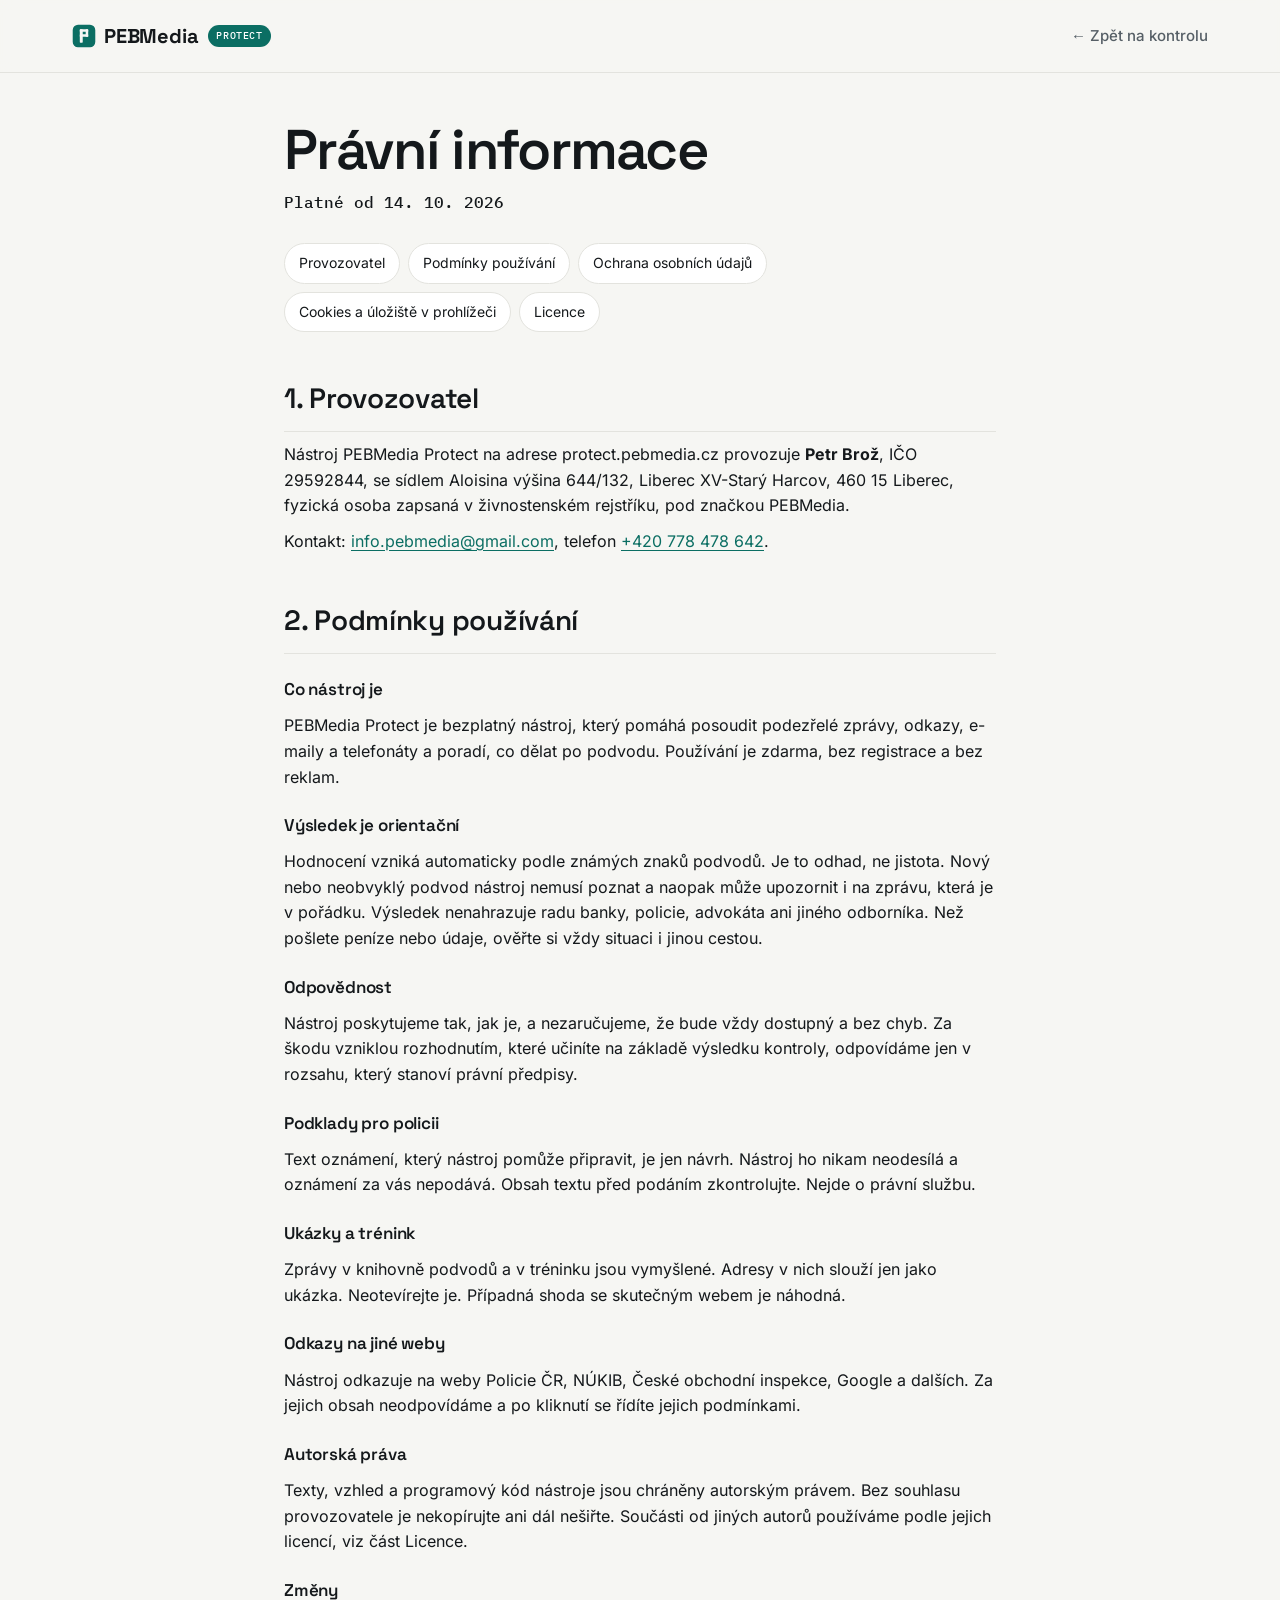
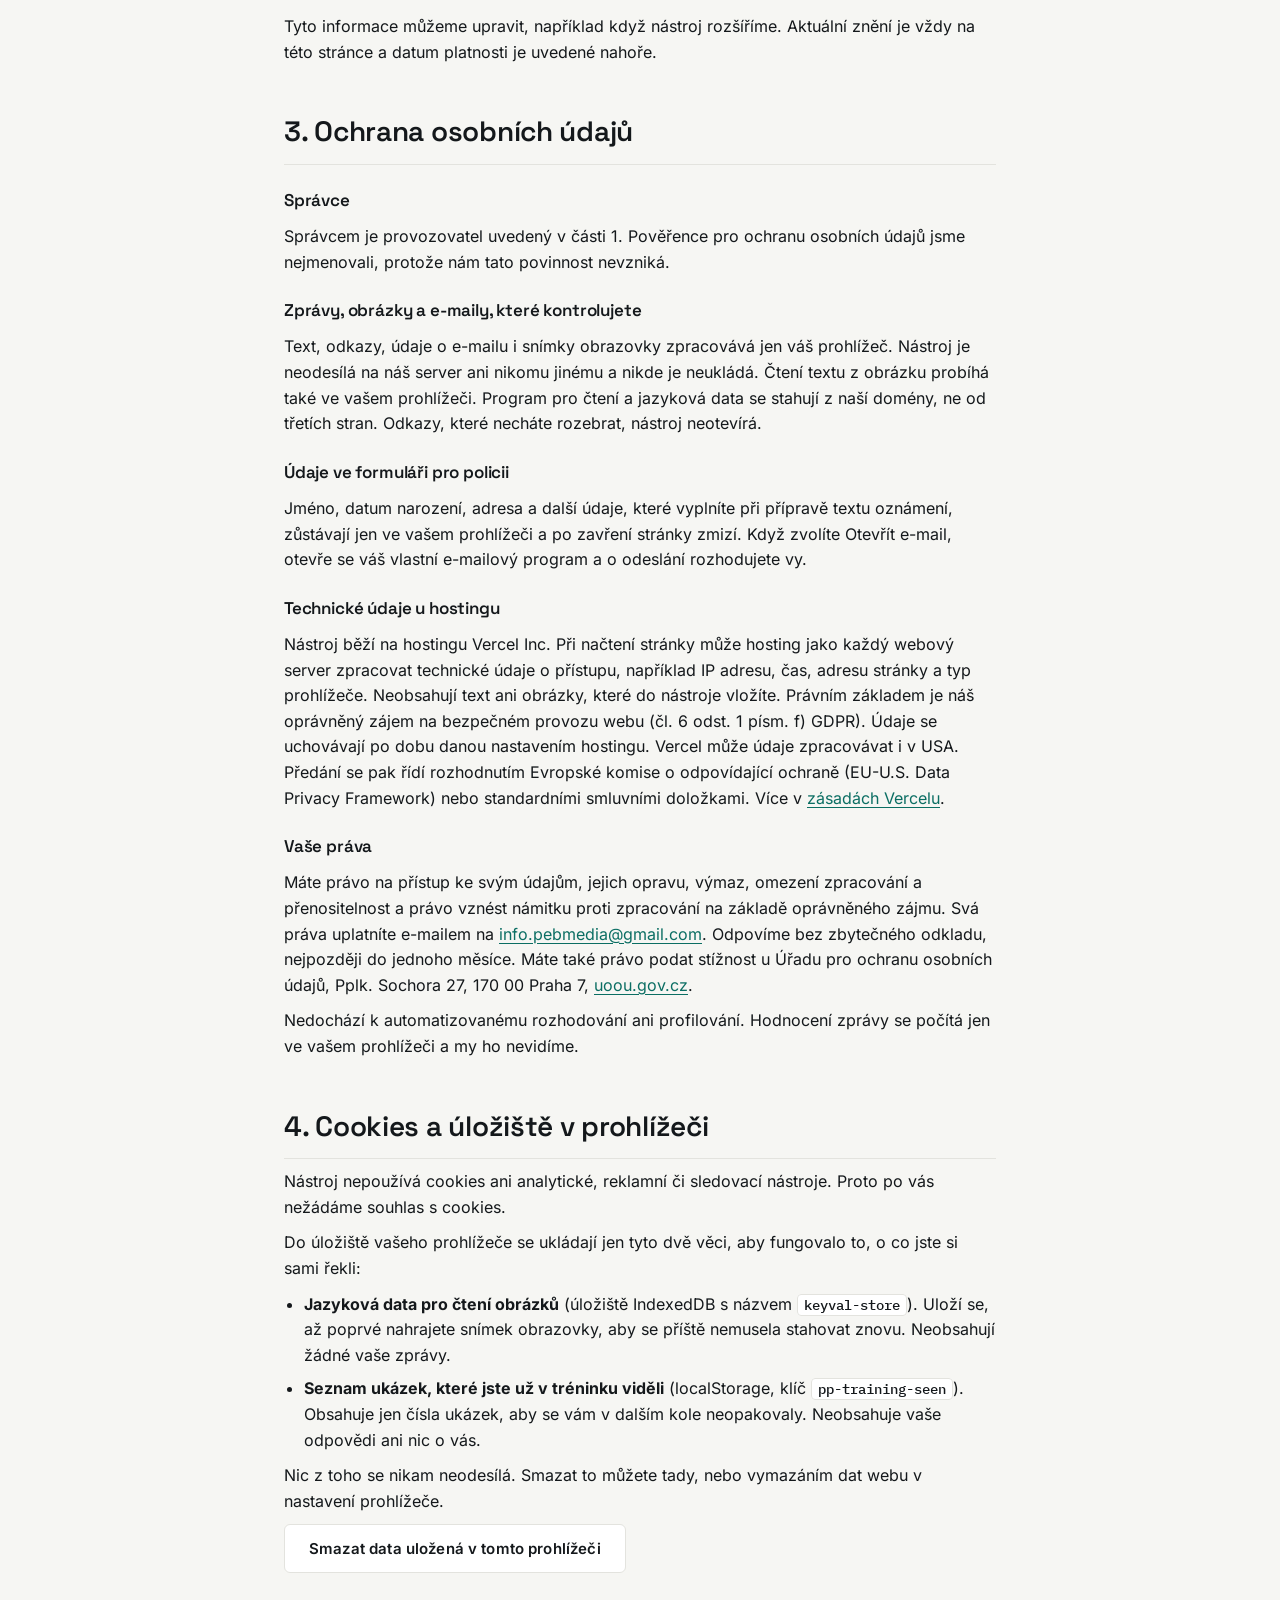
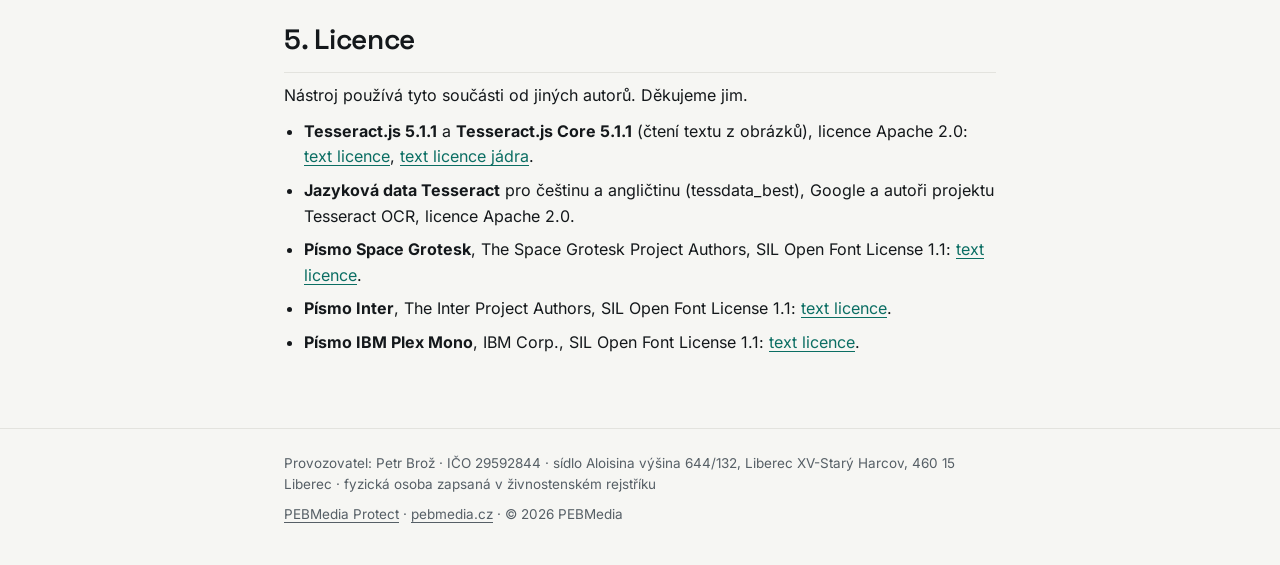
==== pravni-informace.html @ dde90363 "Právní informace: provozovatel, podmínky používání, ochrana osobních údajů, úložiště, licence - Nová" ====
<!doctype html>
<html lang="cs">
<head>
<meta charset="utf-8">
<meta name="viewport" content="width=device-width, initial-scale=1, viewport-fit=cover">
<title>Právní informace | PEBMedia Protect</title>
<meta name="description" content="Provozovatel, podmínky používání, ochrana soukromí a licence nástroje PEBMedia Protect.">
<meta name="theme-color" content="#F6F6F3">
<link rel="icon" href="data:image/svg+xml,%3Csvg xmlns='http://www.w3.org/2000/svg' viewBox='0 0 400 400'%3E%3Crect x='12' y='12' width='376' height='376' rx='88' fill='%230B6E63'/%3E%3Crect x='130' y='88' width='49' height='224' rx='10' fill='%23F6F6F3'/%3E%3Crect x='130' y='88' width='140' height='42' rx='10' fill='%23F6F6F3'/%3E%3Crect x='228' y='88' width='42' height='126' rx='10' fill='%23F6F6F3'/%3E%3Crect x='130' y='172' width='140' height='42' rx='10' fill='%23F6F6F3'/%3E%3C/svg%3E">
<link rel="stylesheet" href="assets/fonts.css">
<link rel="stylesheet" href="assets/style.css">
</head>
<body class="legal-page">
<svg class="sprite" width="0" height="0" aria-hidden="true">
  <symbol id="logoMarkP" viewBox="0 0 400 400">
    <rect x="12" y="12" width="376" height="376" rx="88" fill="#0B6E63"/>
    <rect x="130" y="88" width="49" height="224" rx="10" fill="#F6F6F3"/>
    <rect x="130" y="88" width="140" height="42" rx="10" fill="#F6F6F3"/>
    <rect x="228" y="88" width="42" height="126" rx="10" fill="#F6F6F3"/>
    <rect x="130" y="172" width="140" height="42" rx="10" fill="#F6F6F3"/>
  </symbol>
</svg>

<header class="site-header">
  <div class="header-inner">
    <a class="logo" href="./" aria-label="PEBMedia Protect, úvod">
      <span class="logo-mark"><svg viewBox="0 0 400 400"><use href="#logoMarkP"/></svg></span>
      <span>PEBMedia</span>
      <span class="logo-tag">Protect</span>
    </a>
    <a class="legal-back" href="./">← Zpět na kontrolu</a>
  </div>
</header>

<main class="container legal">
  <h1>Právní informace</h1>
  <p class="legal-date">Platné od 14. 10. 2026</p>

  <nav class="legal-toc" aria-label="Obsah">
    <a href="#provozovatel">Provozovatel</a>
    <a href="#podminky">Podmínky používání</a>
    <a href="#soukromi">Ochrana osobních údajů</a>
    <a href="#ulozeni">Cookies a úložiště v prohlížeči</a>
    <a href="#licence">Licence</a>
  </nav>

  <section id="provozovatel">
    <h2>1. Provozovatel</h2>
    <p>Nástroj PEBMedia Protect na adrese protect.pebmedia.cz provozuje <b>Petr Brož</b>, IČO 29592844, se sídlem Aloisina výšina 644/132, Liberec XV-Starý Harcov, 460 15 Liberec, fyzická osoba zapsaná v živnostenském rejstříku, pod značkou PEBMedia.</p>
    <p>Kontakt: <a href="mailto:info.pebmedia@gmail.com">info.pebmedia@gmail.com</a>, telefon <a href="tel:+420778478642">+420 778 478 642</a>.</p>
  </section>

  <section id="podminky">
    <h2>2. Podmínky používání</h2>
    <h3>Co nástroj je</h3>
    <p>PEBMedia Protect je bezplatný nástroj, který pomáhá posoudit podezřelé zprávy, odkazy, e-maily a telefonáty a poradí, co dělat po podvodu. Používání je zdarma, bez registrace a bez reklam.</p>
    <h3>Výsledek je orientační</h3>
    <p>Hodnocení vzniká automaticky podle známých znaků podvodů. Je to odhad, ne jistota. Nový nebo neobvyklý podvod nástroj nemusí poznat a naopak může upozornit i na zprávu, která je v pořádku. Výsledek nenahrazuje radu banky, policie, advokáta ani jiného odborníka. Než pošlete peníze nebo údaje, ověřte si vždy situaci i jinou cestou.</p>
    <h3>Odpovědnost</h3>
    <p>Nástroj poskytujeme tak, jak je, a nezaručujeme, že bude vždy dostupný a bez chyb. Za škodu vzniklou rozhodnutím, které učiníte na základě výsledku kontroly, odpovídáme jen v rozsahu, který stanoví právní předpisy.</p>
    <h3>Podklady pro policii</h3>
    <p>Text oznámení, který nástroj pomůže připravit, je jen návrh. Nástroj ho nikam neodesílá a oznámení za vás nepodává. Obsah textu před podáním zkontrolujte. Nejde o právní službu.</p>
    <h3>Ukázky a trénink</h3>
    <p>Zprávy v knihovně podvodů a v tréninku jsou vymyšlené. Adresy v nich slouží jen jako ukázka. Neotevírejte je. Případná shoda se skutečným webem je náhodná.</p>
    <h3>Odkazy na jiné weby</h3>
    <p>Nástroj odkazuje na weby Policie ČR, NÚKIB, České obchodní inspekce, Google a dalších. Za jejich obsah neodpovídáme a po kliknutí se řídíte jejich podmínkami.</p>
    <h3>Autorská práva</h3>
    <p>Texty, vzhled a programový kód nástroje jsou chráněny autorským právem. Bez souhlasu provozovatele je nekopírujte ani dál nešiřte. Součásti od jiných autorů používáme podle jejich licencí, viz část Licence.</p>
    <h3>Změny</h3>
    <p>Tyto informace můžeme upravit, například když nástroj rozšíříme. Aktuální znění je vždy na této stránce a datum platnosti je uvedené nahoře.</p>
  </section>

  <section id="soukromi">
    <h2>3. Ochrana osobních údajů</h2>
    <h3>Správce</h3>
    <p>Správcem je provozovatel uvedený v části 1. Pověřence pro ochranu osobních údajů jsme nejmenovali, protože nám tato povinnost nevzniká.</p>
    <h3>Zprávy, obrázky a e-maily, které kontrolujete</h3>
    <p>Text, odkazy, údaje o e-mailu i snímky obrazovky zpracovává jen váš prohlížeč. Nástroj je neodesílá na náš server ani nikomu jinému a nikde je neukládá. Čtení textu z obrázku probíhá také ve vašem prohlížeči. Program pro čtení a jazyková data se stahují z naší domény, ne od třetích stran. Odkazy, které necháte rozebrat, nástroj neotevírá.</p>
    <h3>Údaje ve formuláři pro policii</h3>
    <p>Jméno, datum narození, adresa a další údaje, které vyplníte při přípravě textu oznámení, zůstávají jen ve vašem prohlížeči a po zavření stránky zmizí. Když zvolíte Otevřít e-mail, otevře se váš vlastní e-mailový program a o odeslání rozhodujete vy.</p>
    <h3>Technické údaje u hostingu</h3>
    <p>Nástroj běží na hostingu Vercel Inc. Při načtení stránky může hosting jako každý webový server zpracovat technické údaje o přístupu, například IP adresu, čas, adresu stránky a typ prohlížeče. Neobsahují text ani obrázky, které do nástroje vložíte. Právním základem je náš oprávněný zájem na bezpečném provozu webu (čl. 6 odst. 1 písm. f) GDPR). Údaje se uchovávají po dobu danou nastavením hostingu. Vercel může údaje zpracovávat i v USA. Předání se pak řídí rozhodnutím Evropské komise o odpovídající ochraně (EU-U.S. Data Privacy Framework) nebo standardními smluvními doložkami. Více v <a href="https://vercel.com/legal/privacy-policy" target="_blank" rel="noopener">zásadách Vercelu</a>.</p>
    <h3>Vaše práva</h3>
    <p>Máte právo na přístup ke svým údajům, jejich opravu, výmaz, omezení zpracování a přenositelnost a právo vznést námitku proti zpracování na základě oprávněného zájmu. Svá práva uplatníte e-mailem na <a href="mailto:info.pebmedia@gmail.com">info.pebmedia@gmail.com</a>. Odpovíme bez zbytečného odkladu, nejpozději do jednoho měsíce. Máte také právo podat stížnost u Úřadu pro ochranu osobních údajů, Pplk. Sochora 27, 170 00 Praha 7, <a href="https://uoou.gov.cz" target="_blank" rel="noopener">uoou.gov.cz</a>.</p>
    <p>Nedochází k automatizovanému rozhodování ani profilování. Hodnocení zprávy se počítá jen ve vašem prohlížeči a my ho nevidíme.</p>
  </section>

  <section id="ulozeni">
    <h2>4. Cookies a úložiště v prohlížeči</h2>
    <p>Nástroj nepoužívá cookies ani analytické, reklamní či sledovací nástroje. Proto po vás nežádáme souhlas s cookies.</p>
    <p>Do úložiště vašeho prohlížeče se ukládají jen tyto dvě věci, aby fungovalo to, o co jste si sami řekli:</p>
    <ul>
      <li><b>Jazyková data pro čtení obrázků</b> (úložiště IndexedDB s názvem <code>keyval-store</code>). Uloží se, až poprvé nahrajete snímek obrazovky, aby se příště nemusela stahovat znovu. Neobsahují žádné vaše zprávy.</li>
      <li><b>Seznam ukázek, které jste už v tréninku viděli</b> (localStorage, klíč <code>pp-training-seen</code>). Obsahuje jen čísla ukázek, aby se vám v dalším kole neopakovaly. Neobsahuje vaše odpovědi ani nic o vás.</li>
    </ul>
    <p>Nic z toho se nikam neodesílá. Smazat to můžete tady, nebo vymazáním dat webu v nastavení prohlížeče.</p>
    <p class="legal-actions"><button type="button" class="btn btn-secondary" id="clear-storage">Smazat data uložená v tomto prohlížeči</button> <span id="clear-msg" role="status"></span></p>
  </section>

  <section id="licence">
    <h2>5. Licence</h2>
    <p>Nástroj používá tyto součásti od jiných autorů. Děkujeme jim.</p>
    <ul>
      <li><b>Tesseract.js 5.1.1</b> a <b>Tesseract.js Core 5.1.1</b> (čtení textu z obrázků), licence Apache 2.0: <a href="assets/licence/Apache-2.0-tesseract.js.txt">text licence</a>, <a href="assets/licence/Apache-2.0-tesseract-core.txt">text licence jádra</a>.</li>
      <li><b>Jazyková data Tesseract</b> pro češtinu a angličtinu (tessdata_best), Google a autoři projektu Tesseract OCR, licence Apache 2.0.</li>
      <li><b>Písmo Space Grotesk</b>, The Space Grotesk Project Authors, SIL Open Font License 1.1: <a href="assets/licence/OFL-space-grotesk.txt">text licence</a>.</li>
      <li><b>Písmo Inter</b>, The Inter Project Authors, SIL Open Font License 1.1: <a href="assets/licence/OFL-inter.txt">text licence</a>.</li>
      <li><b>Písmo IBM Plex Mono</b>, IBM Corp., SIL Open Font License 1.1: <a href="assets/licence/OFL-ibm-plex-mono.txt">text licence</a>.</li>
    </ul>
  </section>
</main>

<footer class="legal-footer">
  <div class="container">
    <p>Provozovatel: Petr Brož · IČO 29592844 · sídlo Aloisina výšina 644/132, Liberec XV-Starý Harcov, 460 15 Liberec · fyzická osoba zapsaná v živnostenském rejstříku</p>
    <p><a href="./">PEBMedia Protect</a> · <a href="https://pebmedia.cz">pebmedia.cz</a> · © 2026 PEBMedia</p>
  </div>
</footer>
<script src="assets/legal.js"></script>
</body>
</html>
---- assets/fonts.css ----
/* Písma hostovaná přímo na pebmedia.cz (ne z Google Fonts) — návštěvníkům se tak
   nepředává IP adresa Googlu (GDPR). Licence: SIL Open Font License 1.1.
   Jen sady latin + latin-ext (čeština). Vygenerováno z fonts.googleapis.com. */

/* IBM Plex Mono 500 latin-ext */
@font-face {
  font-family: 'IBM Plex Mono';
  font-style: normal;
  font-weight: 500;
  font-display: swap;
  src: url(fonts/ibm-plex-mono-latin-ext-0.woff2) format('woff2');
  unicode-range: U+0100-02BA, U+02BD-02C5, U+02C7-02CC, U+02CE-02D7, U+02DD-02FF, U+0304, U+0308, U+0329, U+1D00-1DBF, U+1E00-1E9F, U+1EF2-1EFF, U+2020, U+20A0-20AB, U+20AD-20C0, U+2113, U+2C60-2C7F, U+A720-A7FF;
}

/* IBM Plex Mono 500 latin */
@font-face {
  font-family: 'IBM Plex Mono';
  font-style: normal;
  font-weight: 500;
  font-display: swap;
  src: url(fonts/ibm-plex-mono-latin-1.woff2) format('woff2');
  unicode-range: U+0000-00FF, U+0131, U+0152-0153, U+02BB-02BC, U+02C6, U+02DA, U+02DC, U+0304, U+0308, U+0329, U+2000-206F, U+20AC, U+2122, U+2191, U+2193, U+2212, U+2215, U+FEFF, U+FFFD;
}

/* IBM Plex Mono 600 latin-ext */
@font-face {
  font-family: 'IBM Plex Mono';
  font-style: normal;
  font-weight: 600;
  font-display: swap;
  src: url(fonts/ibm-plex-mono-latin-ext-2.woff2) format('woff2');
  unicode-range: U+0100-02BA, U+02BD-02C5, U+02C7-02CC, U+02CE-02D7, U+02DD-02FF, U+0304, U+0308, U+0329, U+1D00-1DBF, U+1E00-1E9F, U+1EF2-1EFF, U+2020, U+20A0-20AB, U+20AD-20C0, U+2113, U+2C60-2C7F, U+A720-A7FF;
}

/* IBM Plex Mono 600 latin */
@font-face {
  font-family: 'IBM Plex Mono';
  font-style: normal;
  font-weight: 600;
  font-display: swap;
  src: url(fonts/ibm-plex-mono-latin-3.woff2) format('woff2');
  unicode-range: U+0000-00FF, U+0131, U+0152-0153, U+02BB-02BC, U+02C6, U+02DA, U+02DC, U+0304, U+0308, U+0329, U+2000-206F, U+20AC, U+2122, U+2191, U+2193, U+2212, U+2215, U+FEFF, U+FFFD;
}

/* Inter 400 latin-ext */
@font-face {
  font-family: 'Inter';
  font-style: normal;
  font-weight: 400;
  font-display: swap;
  src: url(fonts/inter-latin-ext-4.woff2) format('woff2');
  unicode-range: U+0100-02BA, U+02BD-02C5, U+02C7-02CC, U+02CE-02D7, U+02DD-02FF, U+0304, U+0308, U+0329, U+1D00-1DBF, U+1E00-1E9F, U+1EF2-1EFF, U+2020, U+20A0-20AB, U+20AD-20C0, U+2113, U+2C60-2C7F, U+A720-A7FF;
}

/* Inter 400 latin */
@font-face {
  font-family: 'Inter';
  font-style: normal;
  font-weight: 400;
  font-display: swap;
  src: url(fonts/inter-latin-5.woff2) format('woff2');
  unicode-range: U+0000-00FF, U+0131, U+0152-0153, U+02BB-02BC, U+02C6, U+02DA, U+02DC, U+0304, U+0308, U+0329, U+2000-206F, U+20AC, U+2122, U+2191, U+2193, U+2212, U+2215, U+FEFF, U+FFFD;
}

/* Inter 500 latin-ext */
@font-face {
  font-family: 'Inter';
  font-style: normal;
  font-weight: 500;
  font-display: swap;
  src: url(fonts/inter-latin-ext-4.woff2) format('woff2');
  unicode-range: U+0100-02BA, U+02BD-02C5, U+02C7-02CC, U+02CE-02D7, U+02DD-02FF, U+0304, U+0308, U+0329, U+1D00-1DBF, U+1E00-1E9F, U+1EF2-1EFF, U+2020, U+20A0-20AB, U+20AD-20C0, U+2113, U+2C60-2C7F, U+A720-A7FF;
}

/* Inter 500 latin */
@font-face {
  font-family: 'Inter';
  font-style: normal;
  font-weight: 500;
  font-display: swap;
  src: url(fonts/inter-latin-5.woff2) format('woff2');
  unicode-range: U+0000-00FF, U+0131, U+0152-0153, U+02BB-02BC, U+02C6, U+02DA, U+02DC, U+0304, U+0308, U+0329, U+2000-206F, U+20AC, U+2122, U+2191, U+2193, U+2212, U+2215, U+FEFF, U+FFFD;
}

/* Inter 600 latin-ext */
@font-face {
  font-family: 'Inter';
  font-style: normal;
  font-weight: 600;
  font-display: swap;
  src: url(fonts/inter-latin-ext-4.woff2) format('woff2');
  unicode-range: U+0100-02BA, U+02BD-02C5, U+02C7-02CC, U+02CE-02D7, U+02DD-02FF, U+0304, U+0308, U+0329, U+1D00-1DBF, U+1E00-1E9F, U+1EF2-1EFF, U+2020, U+20A0-20AB, U+20AD-20C0, U+2113, U+2C60-2C7F, U+A720-A7FF;
}

/* Inter 600 latin */
@font-face {
  font-family: 'Inter';
  font-style: normal;
  font-weight: 600;
  font-display: swap;
  src: url(fonts/inter-latin-5.woff2) format('woff2');
  unicode-range: U+0000-00FF, U+0131, U+0152-0153, U+02BB-02BC, U+02C6, U+02DA, U+02DC, U+0304, U+0308, U+0329, U+2000-206F, U+20AC, U+2122, U+2191, U+2193, U+2212, U+2215, U+FEFF, U+FFFD;
}

/* Inter 700 latin-ext */
@font-face {
  font-family: 'Inter';
  font-style: normal;
  font-weight: 700;
  font-display: swap;
  src: url(fonts/inter-latin-ext-4.woff2) format('woff2');
  unicode-range: U+0100-02BA, U+02BD-02C5, U+02C7-02CC, U+02CE-02D7, U+02DD-02FF, U+0304, U+0308, U+0329, U+1D00-1DBF, U+1E00-1E9F, U+1EF2-1EFF, U+2020, U+20A0-20AB, U+20AD-20C0, U+2113, U+2C60-2C7F, U+A720-A7FF;
}

/* Inter 700 latin */
@font-face {
  font-family: 'Inter';
  font-style: normal;
  font-weight: 700;
  font-display: swap;
  src: url(fonts/inter-latin-5.woff2) format('woff2');
  unicode-range: U+0000-00FF, U+0131, U+0152-0153, U+02BB-02BC, U+02C6, U+02DA, U+02DC, U+0304, U+0308, U+0329, U+2000-206F, U+20AC, U+2122, U+2191, U+2193, U+2212, U+2215, U+FEFF, U+FFFD;
}

/* Space Grotesk 500 latin-ext */
@font-face {
  font-family: 'Space Grotesk';
  font-style: normal;
  font-weight: 500;
  font-display: swap;
  src: url(fonts/space-grotesk-latin-ext-6.woff2) format('woff2');
  unicode-range: U+0100-02BA, U+02BD-02C5, U+02C7-02CC, U+02CE-02D7, U+02DD-02FF, U+0304, U+0308, U+0329, U+1D00-1DBF, U+1E00-1E9F, U+1EF2-1EFF, U+2020, U+20A0-20AB, U+20AD-20C0, U+2113, U+2C60-2C7F, U+A720-A7FF;
}

/* Space Grotesk 500 latin */
@font-face {
  font-family: 'Space Grotesk';
  font-style: normal;
  font-weight: 500;
  font-display: swap;
  src: url(fonts/space-grotesk-latin-7.woff2) format('woff2');
  unicode-range: U+0000-00FF, U+0131, U+0152-0153, U+02BB-02BC, U+02C6, U+02DA, U+02DC, U+0304, U+0308, U+0329, U+2000-206F, U+20AC, U+2122, U+2191, U+2193, U+2212, U+2215, U+FEFF, U+FFFD;
}

/* Space Grotesk 600 latin-ext */
@font-face {
  font-family: 'Space Grotesk';
  font-style: normal;
  font-weight: 600;
  font-display: swap;
  src: url(fonts/space-grotesk-latin-ext-6.woff2) format('woff2');
  unicode-range: U+0100-02BA, U+02BD-02C5, U+02C7-02CC, U+02CE-02D7, U+02DD-02FF, U+0304, U+0308, U+0329, U+1D00-1DBF, U+1E00-1E9F, U+1EF2-1EFF, U+2020, U+20A0-20AB, U+20AD-20C0, U+2113, U+2C60-2C7F, U+A720-A7FF;
}

/* Space Grotesk 600 latin */
@font-face {
  font-family: 'Space Grotesk';
  font-style: normal;
  font-weight: 600;
  font-display: swap;
  src: url(fonts/space-grotesk-latin-7.woff2) format('woff2');
  unicode-range: U+0000-00FF, U+0131, U+0152-0153, U+02BB-02BC, U+02C6, U+02DA, U+02DC, U+0304, U+0308, U+0329, U+2000-206F, U+20AC, U+2122, U+2191, U+2193, U+2212, U+2215, U+FEFF, U+FFFD;
}

/* Space Grotesk 700 latin-ext */
@font-face {
  font-family: 'Space Grotesk';
  font-style: normal;
  font-weight: 700;
  font-display: swap;
  src: url(fonts/space-grotesk-latin-ext-6.woff2) format('woff2');
  unicode-range: U+0100-02BA, U+02BD-02C5, U+02C7-02CC, U+02CE-02D7, U+02DD-02FF, U+0304, U+0308, U+0329, U+1D00-1DBF, U+1E00-1E9F, U+1EF2-1EFF, U+2020, U+20A0-20AB, U+20AD-20C0, U+2113, U+2C60-2C7F, U+A720-A7FF;
}

/* Space Grotesk 700 latin */
@font-face {
  font-family: 'Space Grotesk';
  font-style: normal;
  font-weight: 700;
  font-display: swap;
  src: url(fonts/space-grotesk-latin-7.woff2) format('woff2');
  unicode-range: U+0000-00FF, U+0131, U+0152-0153, U+02BB-02BC, U+02C6, U+02DA, U+02DC, U+0304, U+0308, U+0329, U+2000-206F, U+20AC, U+2122, U+2191, U+2193, U+2212, U+2215, U+FEFF, U+FFFD;
}
---- assets/style.css ----
/* ==========================================================================
   PEBMedia Protect
   Vychází z design systému pebmedia.cz: teplá offwhite plocha, inkoustově černý text
   a hlavní akce, jeden hluboký teal jako akcent. Space Grotesk / Inter / IBM Plex Mono.
   Signaturní prvek PEBMedia: rohové "technické" závorky, tady kolem zkoumané zprávy.
   Stejně jako hlavní web jen ve světlém provedení.
   ========================================================================== */

:root {
  --bg: #F6F6F3;
  --surface: #FFFFFF;
  --ink: #14181B;
  --ink-soft: #565F66;
  --ink-faint: #656C72;
  --border: #E3E3DE;
  --border-strong: #8E8E87;
  --accent: #0B6E63;
  --accent-ink: #063E38;
  --accent-tint: #E6EFEC;
  --accent-bright: #7EE0C3;
  --danger: #B23B3B;
  --danger-tint: #F7E7E5;
  --warn: #8F5B00;
  --warn-tint: #F6ECD8;

  --font-display: 'Space Grotesk', 'Inter', system-ui, sans-serif;
  --font-body: 'Inter', -apple-system, BlinkMacSystemFont, 'Segoe UI', sans-serif;
  --font-mono: 'IBM Plex Mono', ui-monospace, Consolas, monospace;

  --radius-s: 6px;
  --radius-m: 12px;
  --radius-l: 16px;
  --shadow-s: 0 1px 2px rgba(20, 24, 27, 0.04), 0 1px 1px rgba(20, 24, 27, 0.03);
  --shadow-m: 0 12px 32px rgba(20, 24, 27, 0.08);
  --ease: cubic-bezier(0.16, 1, 0.3, 1);
  color-scheme: light;
}

* { box-sizing: border-box; }
html { -webkit-text-size-adjust: 100%; }
body {
  margin: 0;
  background: var(--bg);
  color: var(--ink);
  font-family: var(--font-body);
  font-size: 16px;
  line-height: 1.6;
  -webkit-font-smoothing: antialiased;
}
h1, h2, h3 { font-family: var(--font-display); font-weight: 600; margin: 0; letter-spacing: -0.01em; text-wrap: balance; }
p { margin: 0; }
a { color: var(--accent); text-underline-offset: 3px; }
a:hover { color: var(--accent-ink); }
button { font-family: inherit; }
:focus-visible { outline: 2px solid var(--accent); outline-offset: 3px; border-radius: 4px; }
::selection { background: var(--accent); color: #fff; }
svg { flex: none; }
[hidden] { display: none !important; }
.sprite { position: absolute; width: 0; height: 0; overflow: hidden; }
.sr { position: absolute; width: 1px; height: 1px; overflow: hidden; clip: rect(0 0 0 0); white-space: nowrap; }

.container { width: 100%; max-width: 760px; margin: 0 auto; padding-inline: 24px; }
@media (max-width: 520px) { .container { padding-inline: 16px; } }

/* Malé technické popisky jako na pebmedia.cz */
.mono-label, .eyebrow {
  font-family: var(--font-mono); font-size: 13px; font-weight: 500;
  letter-spacing: 0.07em; text-transform: uppercase; color: var(--ink-soft);
}
.eyebrow { display: inline-flex; align-items: center; gap: 8px; color: var(--accent-ink); }
.dot { width: 6px; height: 6px; border-radius: 50%; background: var(--accent); display: inline-block; flex: none; }
.dot-red { background: var(--danger); }

/* ---------------------------------- Hlavička ---------------------------------- */
.site-header {
  position: sticky; top: env(safe-area-inset-top, 0px); z-index: 50;
  background: rgba(246, 246, 243, 0.86);
  -webkit-backdrop-filter: blur(10px); backdrop-filter: blur(10px);
  border-bottom: 1px solid var(--border);
}
.header-inner {
  max-width: 1200px; margin: 0 auto; padding: 0 32px; height: 72px;
  display: flex; align-items: center; justify-content: space-between; gap: 16px;
}
@media (max-width: 520px) { .header-inner { padding: 0 16px; height: 64px; } }
.logo {
  font-family: var(--font-display); font-weight: 700; font-size: 20px; letter-spacing: -0.01em;
  display: flex; align-items: center; gap: 8px; color: var(--ink); text-decoration: none;
}
.logo:hover { color: var(--ink); }
.logo-mark { width: 24px; height: 24px; display: inline-flex; }
.logo-mark svg { width: 100%; height: 100%; }
.logo-tag {
  font-family: var(--font-mono); font-weight: 500; font-size: 10px; letter-spacing: 0.06em; text-transform: uppercase;
  background: var(--accent); color: #fff; padding: 3px 8px; border-radius: 100px; margin-left: 2px;
}
.main-nav {
  display: flex; gap: 2px; padding: 4px; border: 1px solid var(--border); border-radius: 100px;
  background: rgba(255, 255, 255, 0.6);
}
.main-nav a {
  padding: 7px 14px; border-radius: 100px; font-size: 14px; font-weight: 500; color: var(--ink-soft);
  text-decoration: none; white-space: nowrap; transition: color .25s var(--ease), background .25s var(--ease);
}
.main-nav a:hover { color: var(--ink); }
.main-nav a[aria-current="page"] { color: var(--ink); background: var(--accent-tint); }
.main-nav .short { display: none; }
@media (max-width: 860px) {
  .main-nav .long { display: none; }
  .main-nav .short { display: inline; }
}
@media (max-width: 700px) {
  .header-inner { flex-wrap: wrap; height: auto; padding-block: 10px; row-gap: 10px; }
  .main-nav { width: 100%; display: grid; grid-template-columns: repeat(3, 1fr); }
  .main-nav a { text-align: center; padding: 8px 6px; font-size: 13.5px; }
}

/* ---------------------------------- Úvod ---------------------------------- */
.hero { padding-block: 64px 24px; }
.hero-sm { padding-bottom: 28px; }
.hero h1 {
  font-size: clamp(44px, 9vw, 76px); line-height: 1.02; letter-spacing: -0.035em; font-weight: 600;
  margin-top: 18px;
}
.hero-text { color: var(--ink-soft); font-size: 18px; max-width: 34em; margin-top: 16px; }
@media (max-width: 520px) { .hero { padding-top: 40px; } .hero-text { font-size: 16.5px; } }

/* Pole pro zprávu s technickými rohy */
.composer {
  position: relative; margin-top: 36px;
  background: var(--surface); border: 1px solid var(--border); border-radius: var(--radius-m);
  box-shadow: var(--shadow-m); transition: border-color .2s var(--ease);
}
.composer:focus-within, .composer.over { border-color: var(--ink); }
.composer.over { background: var(--accent-tint); }
.corner { position: absolute; width: 18px; height: 18px; border-color: var(--accent); pointer-events: none; }
.corner.tl { top: -7px; left: -7px; border-top: 2px solid; border-left: 2px solid; }
.corner.br { bottom: -7px; right: -7px; border-bottom: 2px solid; border-right: 2px solid; }
.composer textarea {
  display: block; width: 100%; border: 0; background: transparent; color: var(--ink);
  font: inherit; font-size: 17px; line-height: 1.55; padding: 20px 22px 10px; resize: vertical; min-height: 150px;
}
.composer textarea:focus { outline: none; }
.composer textarea::placeholder { color: var(--ink-soft); opacity: 1; }
::placeholder { color: var(--ink-soft); opacity: 1; }
.composer-bar {
  display: flex; justify-content: space-between; align-items: center; gap: 10px; flex-wrap: wrap;
  padding: 10px 10px 10px 12px; border-top: 1px solid var(--border);
}

/* Tlačítka podle pebmedia.cz */
.btn {
  display: inline-flex; align-items: center; justify-content: center; gap: 8px;
  padding: 14px 24px; min-height: 48px; border-radius: var(--radius-s); border: 1px solid transparent;
  font-weight: 600; font-size: 15px; letter-spacing: 0.01em; cursor: pointer; white-space: nowrap;
  transition: transform .14s var(--ease), background .2s var(--ease), border-color .2s var(--ease), color .2s var(--ease);
}
.btn:hover { transform: translateY(-1px); }
.btn .arrow { transition: transform .2s var(--ease); }
.btn:hover .arrow { transform: translateX(3px); }
.btn-primary { background: var(--ink); color: #fff; }
.btn-primary:hover { background: var(--accent-ink); }
.btn-accent { background: var(--accent); color: #fff; }
.btn-accent:hover { background: var(--accent-ink); }
.btn-secondary { background: var(--surface); border-color: var(--border); color: var(--ink); }
.btn-secondary:hover { border-color: var(--ink); }
.btn-ghost {
  display: inline-flex; align-items: center; gap: 8px; padding: 10px 12px; border: 0; border-radius: var(--radius-s);
  background: none; color: var(--ink-soft); font-weight: 500; font-size: 14.5px; cursor: pointer;
}
.btn-ghost svg { width: 20px; height: 20px; fill: none; stroke: currentColor; stroke-width: 1.7; stroke-linejoin: round; }
.btn-ghost:hover { color: var(--ink); background: var(--bg); }
.link {
  font: inherit; color: var(--ink-soft); background: none; border: 0; padding: 0; cursor: pointer;
  font-size: 15px; font-weight: 500; text-decoration: underline; text-underline-offset: 3px;
  min-height: 44px; display: inline-flex; align-items: center;
}
.link:hover { color: var(--ink); }

.facts { list-style: none; margin: 22px 0 0; padding: 0; display: flex; flex-wrap: wrap; gap: 8px 22px; }
.facts li { display: flex; align-items: center; gap: 8px; font-size: 14px; color: var(--ink-soft); }

.try { margin-top: 44px; padding-top: 24px; border-top: 1px solid var(--border); }
.try-row { display: flex; flex-wrap: wrap; gap: 8px; margin-top: 12px; }
.chip {
  font: inherit; font-size: 14px; font-weight: 500; cursor: pointer; color: var(--ink);
  background: var(--surface); border: 1px solid var(--border); border-radius: 100px; padding: 8px 15px;
  transition: border-color .2s var(--ease), background .2s var(--ease);
}
.chip:hover { border-color: var(--accent); background: var(--accent-tint); }

.ocr { display: flex; gap: 12px; align-items: center; margin: 4px 22px 12px; }
.ocr img { width: 48px; height: 48px; object-fit: cover; border-radius: var(--radius-s); border: 1px solid var(--border); }
.ocr-body { flex: 1; min-width: 0; }
.ocr-body p { font-size: 14px; font-weight: 600; margin-bottom: 6px; }
.ocr-note { margin: 0 22px 12px; font-size: 14px; color: var(--ink-soft); }
.progress { height: 4px; border-radius: 999px; background: var(--bg); overflow: hidden; }
.progress i { display: block; width: 0; height: 100%; border-radius: inherit; background: var(--accent); transition: width .4s var(--ease); }

/* ---------------------------------- Výsledek ---------------------------------- */
#result { padding-block: 32px 0; }
.back { margin-bottom: 20px; }

/* Verdikt jako tmavý box z kalkulačky na pebmedia.cz */
.verdict { background: var(--ink); color: #fff; border-radius: var(--radius-l); padding: 26px 28px 24px; }
.verdict-top { display: flex; justify-content: space-between; align-items: center; gap: 12px; flex-wrap: wrap; }
.verdict .mono-label { color: rgba(255, 255, 255, 0.55); }
.risk {
  display: inline-flex; align-items: center; gap: 7px; padding: 4px 11px; border-radius: 100px;
  font-family: var(--font-mono); font-size: 12.5px; font-weight: 600; letter-spacing: 0.05em; text-transform: uppercase;
}
.risk::before { content: ""; width: 7px; height: 7px; border-radius: 50%; background: currentColor; }
.risk.high { background: #FBE3E0; color: var(--danger); }
.risk.mid { background: #F8EDD6; color: var(--warn); }
.risk.low { background: var(--accent-tint); color: var(--accent); }
.verdict h1 { font-size: clamp(30px, 6vw, 44px); line-height: 1.08; letter-spacing: -0.025em; margin-top: 18px; }
.verdict p { color: rgba(255, 255, 255, 0.78); font-size: 16.5px; margin-top: 10px; max-width: 34em; }
.meter { display: grid; grid-template-columns: repeat(3, 1fr); gap: 6px; margin-top: 22px; }
.meter i { height: 4px; border-radius: 999px; background: rgba(255, 255, 255, 0.14); }
.meter.low i:nth-child(-n+1) { background: var(--accent-bright); }
.meter.mid i:nth-child(-n+2) { background: #F2B451; }
.meter.high i { background: #FF8A80; }
.meter-legend { display: grid; grid-template-columns: repeat(3, 1fr); margin-top: 8px; font-family: var(--font-mono); font-size: 12px; letter-spacing: 0.05em; text-transform: uppercase; color: rgba(255, 255, 255, 0.7); }
.meter-legend span:nth-child(2) { text-align: center; }
.meter-legend span:nth-child(3) { text-align: right; }

.block { margin-top: 44px; }
.block h2 { font-size: clamp(24px, 4vw, 30px); margin-top: 10px; }
.block-text { color: var(--ink-soft); margin-top: 8px; margin-bottom: 18px; max-width: 36em; }
.block > .mono-label + .specimen, .block > .mono-label + .reasons { margin-top: 14px; }

/* Zkoumaná zpráva v technickém rámu */
.specimen {
  position: relative; margin-top: 14px; padding: 22px 24px;
  background: var(--surface); border: 1px solid var(--border); border-radius: var(--radius-m);
  font-size: 17px; line-height: 1.85; white-space: pre-wrap; overflow-wrap: anywhere; max-height: 380px; overflow: auto;
}
.specimen-wrap { position: relative; }
.specimen-wrap .corner { z-index: 1; }
.hl { background: none; color: inherit; border-radius: 3px; padding: 1px 2px; text-decoration-line: underline; text-decoration-thickness: 2px; text-underline-offset: 5px; }
.hl.high { background: var(--danger-tint); text-decoration-color: var(--danger); }
.hl.mid { background: var(--warn-tint); text-decoration-color: var(--warn); }
.hl.low, .hl.info { text-decoration-color: var(--border-strong); text-decoration-style: dotted; }
.hl.ok { background: var(--accent-tint); text-decoration-color: var(--accent); }
.hl sup {
  display: inline-grid; place-items: center; min-width: 18px; height: 18px; padding: 0 4px; margin-left: 3px; border-radius: 4px;
  font-family: var(--font-mono); font-size: 10.5px; font-weight: 600; line-height: 1; vertical-align: 0.5em;
  background: var(--ink); color: #fff;
}
.hl.high sup { background: var(--danger); }
.hl.mid sup { background: var(--warn); }
.hl.ok sup { background: var(--accent); }
.hl.low sup, .hl.info sup { background: var(--ink-faint); }
.fake { background: var(--danger); color: #fff; border-radius: 3px; padding: 0 1px; }

/* Seznam důvodů jako řádky služeb na pebmedia.cz */
.reasons { list-style: none; margin: 18px 0 0; padding: 0; border-top: 1px solid var(--border); }
.reason { display: grid; grid-template-columns: 44px 1fr; gap: 14px; padding: 18px 0; border-bottom: 1px solid var(--border); }
.reason > div { min-width: 0; }
.reason .num { font-family: var(--font-mono); font-size: 14px; font-weight: 600; color: var(--ink-faint); padding-top: 2px; }
.reason.high .num { color: var(--danger); }
.reason.mid .num { color: var(--warn); }
.reason.ok .num { color: var(--accent); }
.reason h3 { font-size: 19px; }
.reason p { color: var(--ink-soft); font-size: 15.5px; margin-top: 4px; }
.domain {
  display: block; margin-top: 12px; padding: 10px 12px; border-radius: var(--radius-s);
  background: var(--bg); border: 1px solid var(--border);
  font-family: var(--font-mono); font-size: 14px; overflow-wrap: anywhere;
}
.domain .dim { color: var(--ink-faint); }
.domain .main { color: var(--ink); font-weight: 600; }
.domain-note { font-size: 14px !important; }
.domain-note code { font-family: var(--font-mono); font-size: 13px; color: var(--ink); }
.more { list-style: none; margin: 10px 0 0; padding: 0; display: flex; flex-wrap: wrap; gap: 6px; }
.more li {
  font-family: var(--font-mono); font-size: 11.5px; letter-spacing: 0.03em; text-transform: uppercase;
  color: var(--ink-soft); background: var(--surface); border: 1px solid var(--border); border-radius: 100px; padding: 3px 10px;
}
.none { color: var(--ink-soft); margin-top: 16px; }

/* Otázky ve stylu kalkulačky */
.card { background: var(--surface); border: 1px solid var(--border); border-radius: var(--radius-l); }
.quiz { margin-top: 14px; overflow: hidden; }
.quiz-head { display: flex; align-items: center; gap: 14px; padding: 14px 22px; border-bottom: 1px solid var(--border); }
.quiz-head .mono-label { white-space: nowrap; }
.quiz-head .progress { flex: 1; max-width: 220px; }
.quiz-body { padding: 22px 22px 22px; }
.quiz-q { font-family: var(--font-display); font-weight: 600; font-size: 23px; line-height: 1.25; letter-spacing: -0.015em; }
.opts { display: grid; grid-template-columns: repeat(auto-fit, minmax(min(100%, 150px), 1fr)); gap: 8px; margin-top: 16px; }
.opt {
  font: inherit; font-weight: 500; font-size: 15px; text-align: left; cursor: pointer; color: var(--ink);
  background: var(--bg); border: 1.5px solid transparent; border-radius: var(--radius-m); padding: 14px 16px; min-height: 52px;
  transition: border-color .2s var(--ease), background .2s var(--ease), transform .2s var(--ease);
}
.opt:hover { border-color: var(--accent); background: var(--surface); transform: translateY(-2px); }
.answered { list-style: none; margin: 0; padding: 0 22px; }
.answered li { display: flex; flex-wrap: wrap; align-items: baseline; gap: 2px 10px; padding: 12px 0; border-bottom: 1px solid var(--border); font-size: 15px; }
.answered .q { color: var(--ink-soft); }
.answered .a { font-weight: 600; }
.answered .note {
  flex-basis: 100%; margin-top: 8px; padding: 10px 14px; border-radius: var(--radius-m);
  background: var(--accent-tint); color: var(--ink); font-size: 14.5px;
}
.quiz-done { padding: 18px 22px; color: var(--ink-soft); font-size: 15px; }

.steps { list-style: none; margin: 14px 0 0; padding: 0; counter-reset: s; border-top: 1px solid var(--border); }
.steps li { counter-increment: s; display: grid; grid-template-columns: 44px 1fr; gap: 14px; padding: 14px 0; border-bottom: 1px solid var(--border); }
.steps li::before { content: counter(s, decimal-leading-zero); font-family: var(--font-mono); font-size: 14px; font-weight: 600; color: var(--accent); padding-top: 1px; }

.callout {
  margin-top: 24px; padding: 18px 20px; border-radius: var(--radius-l);
  background: var(--danger-tint); border: 1px solid rgba(178, 59, 59, 0.22);
  display: flex; flex-wrap: wrap; gap: 14px; align-items: center; justify-content: space-between;
}
.callout p { font-weight: 600; flex: 1 1 240px; }
.disclaimer { font-size: 14.5px; color: var(--ink-soft); margin-top: 28px; }

/* ---------------------------------- Pomoc ---------------------------------- */
.alarm {
  display: grid; gap: 8px; padding: 22px 24px; border-radius: var(--radius-l);
  background: var(--danger-tint); border: 1px solid rgba(178, 59, 59, 0.22);
}
.alarm .mono-label { color: var(--danger); }
.alarm p { font-size: 16.5px; }
.big-num { font-family: var(--font-display); font-size: 22px; color: var(--danger); margin-left: 4px; }

.acc { margin-top: 18px; border-top: 1px solid var(--border); }
.acc details { border-bottom: 1px solid var(--border); }
.acc summary {
  cursor: pointer; list-style: none; padding: 20px 4px; display: flex; justify-content: space-between; align-items: center; gap: 16px;
  font-family: var(--font-display); font-weight: 600; font-size: 19px; letter-spacing: -0.01em;
  transition: color .2s var(--ease);
}
.acc summary::-webkit-details-marker { display: none; }
.acc summary:hover { color: var(--accent); }
.acc summary::after {
  content: "+"; flex: none; width: 32px; height: 32px; display: grid; place-items: center;
  border: 1px solid var(--border); border-radius: 50%; background: var(--surface);
  font-family: var(--font-body); font-size: 18px; font-weight: 400; color: var(--ink); transition: transform .3s var(--ease);
}
.acc details[open] summary::after { transform: rotate(45deg); }
.acc .inner { padding: 0 4px 22px; }
.acc ol { list-style: none; margin: 0; padding: 0; counter-reset: s; display: grid; gap: 14px; }
.acc li { counter-increment: s; display: grid; grid-template-columns: 36px 1fr; gap: 10px; }
.acc li::before { content: counter(s, decimal-leading-zero); font-family: var(--font-mono); font-size: 13px; font-weight: 600; color: var(--accent); padding-top: 3px; }
.acc li b { display: block; font-weight: 600; }
.acc li span { color: var(--ink-soft); font-size: 15px; }
.acc .tip { margin-top: 16px; padding: 12px 14px; border-radius: var(--radius-m); background: var(--surface); border: 1px solid var(--border); font-size: 14.5px; color: var(--ink-soft); }

.report { display: grid; gap: 18px; padding: 24px; }
.cols { display: grid; grid-template-columns: repeat(2, minmax(0, 1fr)); gap: 14px; }
@media (max-width: 560px) { .cols { grid-template-columns: 1fr; } .report { padding: 18px; } }
.field { display: grid; gap: 6px; min-width: 0; }
.field label, .checks legend { font-size: 14px; font-weight: 600; }
input[type="text"], select, .field textarea {
  width: 100%; font: inherit; font-size: 15.5px; color: var(--ink); background: var(--bg);
  border: 1px solid var(--border); border-radius: var(--radius-s); padding: 11px 13px;
  transition: border-color .2s var(--ease), background .2s var(--ease);
}
.field textarea { resize: vertical; }
input:focus, select:focus, .field textarea:focus { outline: none; border-color: var(--ink); background: var(--surface); }
.checks { border: 0; margin: 0; padding: 0; display: grid; min-width: 0; grid-template-columns: repeat(2, minmax(0, 1fr)); gap: 8px; }
@media (max-width: 560px) { .checks { grid-template-columns: 1fr; } }
.checks legend { margin-bottom: 8px; padding: 0; }
.check {
  display: flex; gap: 10px; align-items: center; cursor: pointer; padding: 11px 13px; font-size: 14.5px;
  border: 1px solid var(--border); border-radius: var(--radius-m); background: var(--surface);
  transition: border-color .15s var(--ease), background .15s var(--ease);
}
.check:hover { border-color: var(--border-strong); }
.check:has(input:checked) { border-color: var(--accent); background: var(--accent-tint); }
.check input { width: 18px; height: 18px; margin: 0; accent-color: var(--accent); }
.out { display: grid; gap: 12px; border-top: 1px solid var(--border); padding-top: 18px; }
.out pre {
  margin: 0; white-space: pre-wrap; overflow-wrap: anywhere; font-family: var(--font-mono); font-size: 13px; line-height: 1.65;
  background: var(--bg); border: 1px solid var(--border); border-radius: var(--radius-m); padding: 16px; max-height: 420px; overflow: auto;
}
.row { display: flex; gap: 12px; align-items: center; flex-wrap: wrap; }
.copied { color: var(--accent); font-weight: 600; font-size: 14px; }
.note { font-size: 14px; color: var(--ink-soft); }


/* ---------------------------------- Dotaz na nahlášení ---------------------------------- */
.report-ask {
  margin-top: 16px; padding: 20px 22px; border-radius: var(--radius-l);
  background: var(--surface); border: 1px solid var(--border); box-shadow: var(--shadow-s);
  display: flex; flex-wrap: wrap; gap: 16px 24px; align-items: center; justify-content: space-between;
}
.report-ask > div:first-child { flex: 1 1 300px; min-width: 0; }
.report-ask-q { font-family: var(--font-display); font-weight: 600; font-size: 21px; letter-spacing: -0.01em; margin-top: 6px; }
.report-ask-sub { color: var(--ink-soft); font-size: 15px; margin-top: 4px; }
.report-ask-btns { display: flex; gap: 8px; flex-wrap: wrap; }
.report-ask.is-done { background: var(--accent-tint); border-color: rgba(11, 110, 99, 0.2); box-shadow: none; }
.report-ask.is-done p { flex: 1 1 300px; font-size: 15px; }

/* ---------------------------------- Nahlásit pokus ---------------------------------- */
.police-cta {
  margin-top: 8px; padding: 28px; border-radius: var(--radius-l); background: var(--ink); color: #F6F6F3;
  display: flex; flex-wrap: wrap; gap: 20px 32px; align-items: flex-end; justify-content: space-between;
}
#view-help .police-cta { margin-top: 44px; }
.police-cta > div { flex: 1 1 320px; min-width: 0; }
.police-cta .mono-label { color: var(--accent-bright); }
.police-cta h2 { font-size: clamp(24px, 4vw, 30px); margin-top: 10px; }
.police-cta p:not(.mono-label) { color: rgba(246, 246, 243, 0.72); margin-top: 8px; max-width: 34em; }
.btn-light { background: #F6F6F3; color: var(--ink); text-decoration: none; }
.btn-light:hover { background: #fff; color: var(--ink); }

.ways { display: grid; grid-template-columns: repeat(2, minmax(0, 1fr)); gap: 12px; margin-top: 18px; }
@media (max-width: 600px) { .ways { grid-template-columns: 1fr; } }
.way {
  background: var(--surface); border: 1px solid var(--border); border-radius: var(--radius-m);
  padding: 20px; display: flex; flex-direction: column; gap: 6px;
}
.way-tag { font-family: var(--font-mono); font-size: 12.5px; letter-spacing: 0.08em; text-transform: uppercase; color: var(--accent); }
.way h3 { font-size: 19px; }
.way p:not(.way-tag) { color: var(--ink-soft); font-size: 15px; }
.way code, .send code { font-family: var(--font-mono); font-size: 13px; background: var(--bg); border: 1px solid var(--border); border-radius: 4px; padding: 1px 6px; color: var(--ink); }
.num-big { font-family: var(--font-display); font-size: 18px; color: var(--ink); }
.way-link { margin-top: auto; padding-top: 8px; font-weight: 600; font-size: 14.5px; color: var(--accent); text-decoration: none; }
.way-link:hover { color: var(--accent-ink); text-decoration: underline; }
.note-src { font-size: 14px; color: var(--ink-faint); margin-top: 16px; max-width: 46em; }

/* ---------------------------------- Okno s oznámením ---------------------------------- */
.modal {
  width: min(720px, calc(100% - 24px)); max-height: min(92vh, 900px); padding: 0; border: 0;
  border-radius: 20px; background: var(--bg); color: var(--ink); box-shadow: 0 24px 80px rgba(20, 24, 27, 0.35);
  overflow: hidden;
}
.modal[open] { display: flex; flex-direction: column; animation: modal-in .35s var(--ease); }
.modal::backdrop { background: rgba(20, 24, 27, 0.55); -webkit-backdrop-filter: blur(4px); backdrop-filter: blur(4px); }
@keyframes modal-in { from { opacity: 0; transform: translateY(16px) scale(.98); } to { opacity: 1; transform: none; } }
.modal-head {
  display: flex; justify-content: space-between; align-items: flex-start; gap: 16px;
  padding: 20px 22px 16px; background: var(--surface); border-bottom: 1px solid var(--border);
}
.modal-head h2 { font-size: 24px; margin-top: 6px; }
.modal-close {
  flex: none; width: 38px; height: 38px; display: grid; place-items: center; cursor: pointer;
  border: 1px solid var(--border); border-radius: 50%; background: var(--surface); color: var(--ink);
  transition: background .2s var(--ease), transform .3s var(--ease);
}
.modal-close:hover { background: var(--bg); transform: rotate(90deg); }
.modal-close svg { width: 16px; height: 16px; fill: none; stroke: currentColor; stroke-width: 2; stroke-linecap: round; }
.modal-body { overflow-y: auto; padding: 20px 22px 26px; display: grid; gap: 22px; }
.modal-intro { color: var(--ink-soft); font-size: 15px; }
.step { border: 0; margin: 0; padding: 0; display: grid; gap: 14px; min-width: 0; }
.step legend { padding: 0; margin-bottom: 12px; font-family: var(--font-display); font-weight: 600; font-size: 19px; display: flex; align-items: baseline; gap: 10px; }
.step-num { font-family: var(--font-mono); font-size: 13px; font-weight: 600; color: var(--accent); }
.hint { font-size: 14px; color: var(--ink-soft); }
.field-wide { grid-column: 1 / -1; }
@media (max-width: 560px) { .field-wide { grid-column: auto; } .modal-body, .modal-head { padding-inline: 16px; } }
.seg { display: grid; grid-template-columns: repeat(2, minmax(0, 1fr)); gap: 8px; }
@media (max-width: 560px) { .seg { grid-template-columns: 1fr; } }
.seg-opt {
  display: flex; gap: 10px; align-items: center; cursor: pointer; padding: 12px 14px; font-size: 14.5px; font-weight: 500;
  border: 1.5px solid var(--border); border-radius: var(--radius-m); background: var(--surface);
}
.seg-opt:has(input:checked) { border-color: var(--accent); background: var(--accent-tint); }
.seg-opt input { accent-color: var(--accent); margin: 0; width: 18px; height: 18px; }
.checks-title { grid-column: 1 / -1; font-size: 14px; font-weight: 600; }
.modal-actions { display: flex; }
.modal .out { gap: 12px; }
.send-title { margin-top: 10px; }
.send { list-style: none; margin: 0; padding: 0; counter-reset: s; display: grid; gap: 10px; }
.send li {
  counter-increment: s; display: grid; gap: 4px; padding: 14px 16px 14px 52px; position: relative;
  background: var(--surface); border: 1px solid var(--border); border-radius: var(--radius-m); font-size: 14.5px;
}
.send li::before { content: counter(s, decimal-leading-zero); position: absolute; left: 16px; top: 15px; font-family: var(--font-mono); font-size: 13px; font-weight: 600; color: var(--accent); }
.send li > span { color: var(--ink-soft); }
.send .addr { overflow-wrap: anywhere; }
.send .way-link { padding-top: 4px; }
.small-note { font-size: 14px; color: var(--ink-soft); }


/* ---------------------------------- Přehodnocení ---------------------------------- */
.quiz-head .live { margin-left: auto; font-size: 12px; padding: 3px 9px; }
.reeval { margin: 4px 22px 22px; padding: 18px 20px; border-radius: var(--radius-m); background: var(--bg); border: 1px solid var(--border); display: grid; gap: 8px; animation: reeval-in .5s var(--ease); }
.reeval.high { background: var(--danger-tint); border-color: rgba(178, 59, 59, 0.22); }
.reeval.mid { background: var(--warn-tint); border-color: rgba(143, 91, 0, 0.2); }
.reeval.low { background: var(--accent-tint); border-color: rgba(11, 110, 99, 0.2); }
.reeval-row { display: flex; align-items: center; gap: 10px; flex-wrap: wrap; }
.reeval .is-old { opacity: .55; text-decoration: line-through; }
.reeval-arrow { font-size: 18px; color: var(--ink-soft); }
.reeval-title { font-family: var(--font-display); font-weight: 600; font-size: 21px; letter-spacing: -0.01em; }
.reeval-text { color: var(--ink-soft); font-size: 15px; }
.reeval .link { justify-self: start; }
@keyframes reeval-in { from { opacity: 0; transform: translateY(8px); } to { opacity: 1; transform: none; } }
.verdict.is-updated { animation: verdict-flash 1.2s var(--ease); }
@keyframes verdict-flash { 0% { box-shadow: 0 0 0 0 rgba(126, 224, 195, 0.7); } 100% { box-shadow: 0 0 0 14px rgba(126, 224, 195, 0); } }

/* E-book za výsledkem */
.ebook-card {
  margin-top: 40px; display: flex; gap: 20px; align-items: center; padding: 18px 20px 18px 18px;
  background: var(--surface); border: 1px solid var(--border); border-radius: var(--radius-l);
  color: var(--ink); text-decoration: none; transition: border-color .2s var(--ease), transform .2s var(--ease), box-shadow .2s var(--ease);
}
.ebook-card:hover { color: var(--ink); border-color: var(--accent); transform: translateY(-2px); box-shadow: var(--shadow-m); }
.ebook-card img { flex: none; width: 88px; height: auto; aspect-ratio: 900 / 1277; object-fit: cover; border-radius: 3px 6px 6px 3px; box-shadow: 0 10px 20px rgba(20, 24, 27, 0.25); transform: rotate(-3deg); transition: transform .3s var(--ease); }
.ebook-card:hover img { transform: rotate(0deg); }
.ebook-card-text { display: grid; gap: 4px; min-width: 0; }
.ebook-card-text b { font-family: var(--font-display); font-weight: 600; font-size: 19px; line-height: 1.25; }
.ebook-card-text > span:not(.mono-label):not(.ebook-card-cta) { color: var(--ink-soft); font-size: 14.5px; }
.ebook-card-cta { color: var(--accent); font-weight: 600; font-size: 14.5px; margin-top: 4px; }
.ebook-card .arrow { display: inline-block; transition: transform .2s var(--ease); }
.ebook-card:hover .arrow { transform: translateX(3px); }
@media (max-width: 440px) { .ebook-card { align-items: flex-start; gap: 14px; } .ebook-card img { width: 68px; } }


/* ---------- Stavy OCR, chyby formuláře, upozornění (audit 2026-10) ---------- */
.ocr-detail { font-size: 14px; color: var(--ink-soft); margin: -2px 0 8px; font-weight: 400; }
.ocr-note { margin: 0 22px 14px; font-size: 15px; color: var(--ink-soft); }
.ocr-note.is-error { color: var(--danger); background: var(--danger-tint); border-radius: var(--radius-m); padding: 12px 14px; font-weight: 500; }
.ocr-banner {
  margin-top: 16px; padding: 18px 20px; border-radius: var(--radius-l); display: grid; gap: 10px;
  background: var(--surface); border: 1px solid var(--border); border-left: 4px solid var(--accent);
}
.ocr-banner.is-uncertain { border-left-color: var(--warn); background: var(--warn-tint); }
.ocr-banner p:not(.mono-label) { font-size: 15.5px; }
.ocr-banner textarea {
  width: 100%; font: inherit; font-size: 15.5px; color: var(--ink); background: var(--bg);
  border: 1px solid var(--border); border-radius: var(--radius-s); padding: 11px 13px; resize: vertical;
}
.ocr-banner .btn { justify-self: start; }
.field-err { color: var(--danger); font-size: 14.5px; font-weight: 500; }
.not-sent { padding: 14px 16px; border-radius: var(--radius-m); background: var(--warn-tint); border: 1px solid rgba(143, 91, 0, 0.25); font-size: 15.5px; }
.urgent-tag {
  flex: none; font-family: var(--font-mono); font-size: 12px; font-weight: 600; letter-spacing: 0.05em; text-transform: uppercase;
  color: var(--danger); background: var(--danger-tint); border-radius: 100px; padding: 3px 9px;
}
.acc summary { display: grid; grid-template-columns: 1fr 32px; column-gap: 14px; row-gap: 6px; align-items: center; }
.acc summary .urgent-tag { grid-column: 1; justify-self: start; }
.acc summary .sum-title { grid-column: 1; }
.acc summary::after { grid-column: 2; grid-row: 1 / span 2; align-self: center; }
#verdict-title:focus, #quiz-q:focus, #reeval:focus, #report-out-title:focus { outline: none; }
#quiz-q:focus-visible, #reeval:focus-visible, #report-out-title:focus-visible { outline: 2px solid var(--accent); outline-offset: 4px; }
#verdict-title:focus-visible { outline: 2px solid var(--accent-bright); outline-offset: 4px; }

/* ---------------------------------- Patička ---------------------------------- */
/* Hluboká zelená PEBMedia, světlé písmo, svěží zelená jen jako akcent. */
.site-footer {
  --f-bg: #073F39; --f-ink: #F6F6F3; --f-soft: rgba(246, 246, 243, 0.78); --f-faint: rgba(246, 246, 243, 0.66); --f-line: rgba(246, 246, 243, 0.14);
  margin-top: 96px; background: var(--f-bg); color: var(--f-ink);
  border-radius: 28px 28px 0 0; overflow: hidden;
}
.site-footer .container { max-width: 1100px; }
.site-footer .mono-label { color: var(--accent-bright); }

.footer-cta {
  display: flex; align-items: flex-end; justify-content: space-between; gap: 24px 40px; flex-wrap: wrap;
  padding-block: 64px 48px; border-bottom: 1px solid var(--f-line);
}
.footer-claim {
  font-family: var(--font-display); font-weight: 600; letter-spacing: -0.03em; line-height: 1.02;
  font-size: clamp(34px, 7vw, 68px); margin-top: 14px; text-wrap: balance;
}
.footer-claim span { color: var(--accent-bright); }
.site-footer .btn-light { flex: none; }

/* Všechny sloupce začínají na stejné lince: nadpis sloupce má stejnou výšku jako logo. */
.footer-grid {
  display: grid; grid-template-columns: minmax(0, 1.3fr) minmax(0, 1fr) minmax(0, 1fr) minmax(0, 1.3fr);
  gap: 40px 36px; align-items: start; padding-block: 48px; border-bottom: 1px solid var(--f-line);
}
.site-footer .logo { color: var(--f-ink); min-height: 44px; margin-block: -8px; }
.site-footer .logo:hover { color: #fff; }
.footer-brand p { color: var(--f-soft); font-size: 14.5px; max-width: 290px; margin-top: 12px; }
.footer-col { display: flex; flex-direction: column; align-items: flex-start; }
.footer-col-title {
  font-family: var(--font-mono); font-size: 12.5px; font-weight: 500; text-transform: uppercase; letter-spacing: 0.06em;
  color: var(--accent-bright); height: 28px; display: flex; align-items: center; margin: 0 0 6px;
}
.footer-col a, .footer-col > span { display: block; font-size: 14.5px; color: var(--f-soft); padding: 6px 0; text-decoration: none; transition: color .2s var(--ease); }
.footer-col a:hover { color: #fff; }
.footer-col > span b { color: #FFB4AB; font-family: var(--font-display); font-size: 16px; margin-left: 4px; }

/* Upoutávka na e-book */
.footer-col .footer-book {
  display: flex; gap: 16px; align-items: center; width: 100%; padding: 14px; margin-top: 6px; border-radius: var(--radius-l);
  background: rgba(246, 246, 243, 0.07); border: 1px solid var(--f-line); color: var(--f-ink);
  transition: background .25s var(--ease), border-color .25s var(--ease), transform .25s var(--ease);
}
.footer-col .footer-book:hover { background: rgba(246, 246, 243, 0.11); border-color: rgba(126, 224, 195, 0.45); color: var(--f-ink); transform: translateY(-2px); }
.footer-book-cover {
  flex: none; width: 64px; height: auto; aspect-ratio: 900 / 1277; object-fit: cover; border-radius: 3px 6px 6px 3px;
  box-shadow: 0 10px 22px rgba(0, 0, 0, 0.4), 0 0 0 1px rgba(255, 255, 255, 0.08);
  transform: rotate(-3deg); transition: transform .3s var(--ease);
}
.footer-book:hover .footer-book-cover { transform: rotate(0deg) scale(1.03); }
.footer-book-text { display: grid; gap: 6px; min-width: 0; }
.footer-book-text b { color: var(--f-ink); font-family: var(--font-display); font-weight: 600; font-size: 16.5px; line-height: 1.25; }
.footer-book-link { font-size: 14px; color: var(--accent-bright); }
.footer-book .arrow { display: inline-block; transition: transform .2s var(--ease); }
.footer-book:hover .arrow { transform: translateX(3px); }

.footer-bottom {
  display: flex; justify-content: space-between; align-items: center; gap: 12px 40px; flex-wrap: wrap;
  padding-block: 20px 32px; font-size: 13px; color: var(--f-faint);
}
.footer-bottom p { max-width: 46em; flex: 1 1 320px; }
.footer-legal { display: flex; align-items: center; gap: 4px 20px; flex-wrap: wrap; }
.footer-legal a { color: var(--f-soft); text-decoration: none; display: inline-flex; align-items: center; min-height: 44px; }
.footer-legal a:hover { color: #fff; }
.site-footer :focus-visible { outline-color: var(--accent-bright); }

@media (max-width: 900px) { .footer-grid { grid-template-columns: repeat(2, minmax(0, 1fr)); } }
@media (max-width: 560px) {
  .site-footer { margin-top: 64px; border-radius: 22px 22px 0 0; }
  .footer-cta { padding-block: 44px 36px; }
  .site-footer .footer-cta .btn-light { width: 100%; }
  .footer-grid { grid-template-columns: minmax(0, 1fr); gap: 28px; padding-block: 36px; }
  .footer-bottom { flex-direction: column; align-items: flex-start; }
  .footer-bottom p { flex: none; }
}

@media (prefers-reduced-motion: reduce) {
  *, *::before, *::after { transition-duration: 0.01ms !important; animation-duration: 0.01ms !important; }
}

/* ---------------------------------- Režimy kontroly ---------------------------------- */
.modes-label { margin-top: 32px; }
.modes {
  display: grid; grid-template-columns: repeat(4, minmax(0, 1fr)); gap: 4px; margin-top: 10px; padding: 4px;
  border: 1px solid var(--border); border-radius: var(--radius-m); background: rgba(255, 255, 255, 0.6);
}
.mode {
  font: inherit; font-size: 15px; font-weight: 600; color: var(--ink-soft); cursor: pointer; min-height: 44px;
  background: none; border: 0; border-radius: 8px; padding: 8px 6px;
  transition: color .2s var(--ease), background .2s var(--ease);
}
.mode:hover { color: var(--ink); }
.mode[aria-selected="true"] { background: var(--ink); color: #fff; }
.modes + [role="tabpanel"] .composer, [role="tabpanel"] > .composer { margin-top: 20px; }
@media (max-width: 400px) { .mode { font-size: 14px; padding-inline: 2px; } }

.form-card .form-pad { padding: 20px 22px 16px; display: grid; gap: 12px; }
.form-card .field textarea { min-height: 0; font-size: 15.5px; padding: 11px 13px; resize: vertical; }
.form-card .field textarea:focus { outline: none; border-color: var(--ink); }
.form-card .cols { gap: 12px; }
.more-fields summary { cursor: pointer; font-size: 14.5px; font-weight: 600; color: var(--ink-soft); min-height: 44px; display: flex; align-items: center; }
.more-fields summary:hover { color: var(--ink); }
.more-fields[open] summary { margin-bottom: 6px; }
.more-fields .hint { margin-top: 8px; }
@media (max-width: 520px) { .form-card .form-pad { padding: 16px; } }

/* Rozbor odkazu a odesílatele */
.breakdown, .sender { margin-top: 14px; padding: 20px 22px; }
.breakdown + .breakdown { margin-top: 12px; }
.bd-domain { font-size: 18px; margin: 0 0 14px; overflow-wrap: anywhere; }
.breakdown dl, .sender dl { margin: 0; border-top: 1px solid var(--border); }
.bd-row { display: grid; grid-template-columns: 150px minmax(0, 1fr); gap: 4px 16px; padding: 12px 0; border-bottom: 1px solid var(--border); }
.bd-row dt { font-size: 14px; font-weight: 600; color: var(--ink-soft); }
.bd-row dd { margin: 0; overflow-wrap: anywhere; font-size: 15.5px; }
.bd-row code { font-family: var(--font-mono); font-size: 14px; background: var(--bg); border: 1px solid var(--border); border-radius: 4px; padding: 1px 6px; }
.bd-note { font-size: 14px; color: var(--ink-soft); margin-top: 4px; }
.breakdown .small-note, .sender .small-note { margin-top: 12px; }
.sender + .specimen-wrap .specimen { margin-top: 12px; }
@media (max-width: 520px) { .bd-row { grid-template-columns: 1fr; } .breakdown, .sender { padding: 16px; } }

/* ---------------------------------- Telefonát ---------------------------------- */
.call { margin-top: 20px; }
.call-result { padding: 20px 22px 22px; display: grid; gap: 10px; }
.call-result:focus { outline: none; }
.call-result:focus-visible { outline: 2px solid var(--accent); outline-offset: -4px; }
.call-result .verdict-top .mono-label { color: var(--ink-soft); }
.call-title { font-size: 24px; line-height: 1.2; }
.call-result > p { color: var(--ink-soft); }
.call-result .reasons, .call-result .steps { margin-top: 4px; }
.call-result .callout { margin-top: 6px; }
.call-steps-label { margin-top: 10px; }
.call-actions { display: flex; flex-wrap: wrap; gap: 8px; margin-top: 6px; }
.call-result .disclaimer { margin-top: 6px; }
#call-q:focus, #tr-focus:focus { outline: none; }
#call-q:focus-visible, #tr-focus:focus-visible { outline: 2px solid var(--accent); outline-offset: 4px; }

/* ---------------------------------- Nouzový plán ---------------------------------- */
.sit-list { margin-top: 4px; }
.plan { margin-top: 24px; display: grid; gap: 16px; }
.plan-empty { color: var(--ink-soft); padding: 18px 20px; border: 1px dashed var(--border-strong); border-radius: var(--radius-m); }
.phase { background: var(--surface); border: 1px solid var(--border); border-radius: var(--radius-l); padding: 18px 22px 8px; }
.phase-now { border-color: rgba(178, 59, 59, 0.35); box-shadow: inset 4px 0 0 var(--danger); }
.phase-hour { box-shadow: inset 4px 0 0 var(--warn); }
.phase-later { box-shadow: inset 4px 0 0 var(--accent); }
.phase-head { display: flex; flex-wrap: wrap; align-items: center; gap: 6px 12px; padding-bottom: 10px; border-bottom: 1px solid var(--border); }
.phase-num { font-family: var(--font-mono); font-size: 13px; font-weight: 600; color: var(--ink-soft); }
.phase-head h3 { font-size: 20px; }
.phase-note { font-size: 14px; color: var(--ink-soft); }
.plan-steps { list-style: none; margin: 0; padding: 0; }
.plan-steps li { display: grid; grid-template-columns: 36px 1fr; gap: 10px; padding: 12px 0; border-bottom: 1px solid var(--border); }
.plan-steps li:last-child { border-bottom: 0; }
.plan-n { font-family: var(--font-mono); font-size: 13px; font-weight: 600; color: var(--accent); padding-top: 3px; }
.plan-steps b { display: block; font-weight: 600; }
.plan-steps span:not(.plan-n) { color: var(--ink-soft); font-size: 15px; }
.plan .tip { padding: 12px 14px; border-radius: var(--radius-m); background: var(--surface); border: 1px solid var(--border); font-size: 14.5px; color: var(--ink-soft); }
.prep { padding: 20px 22px; border-radius: var(--radius-l); background: var(--accent-tint); border: 1px solid rgba(11, 110, 99, 0.2); display: grid; gap: 10px; justify-items: start; }
.prep .mono-label { color: var(--accent-ink); }
.prep h3 { font-size: 20px; }
.prep ul { margin: 0; padding-left: 20px; display: grid; gap: 4px; }
@media (max-width: 520px) { .phase, .prep { padding-inline: 16px; } }

/* ---------------------------------- Naučit se ---------------------------------- */
.training .quiz-body { display: grid; gap: 14px; }
.tr-msg { margin-top: 0; max-height: none; font-size: 16.5px; line-height: 1.7; }
.tr-score { margin-left: auto; font-family: var(--font-mono); font-size: 13px; color: var(--ink-soft); white-space: nowrap; }
.tr-feedback { padding: 16px 18px; border-radius: var(--radius-m); display: grid; gap: 6px; }
.tr-feedback.is-right { background: var(--accent-tint); border: 1px solid rgba(11, 110, 99, 0.25); }
.tr-feedback.is-wrong { background: var(--warn-tint); border: 1px solid rgba(143, 91, 0, 0.25); }
.tr-verdict { font-weight: 700; }
.tr-sum { color: var(--ink-soft); }
.training .btn { justify-self: start; }

.lib summary { display: grid; grid-template-columns: 1fr 32px; column-gap: 14px; row-gap: 4px; align-items: center; }
.lib-tag { grid-column: 1; justify-self: start; font-family: var(--font-mono); font-size: 12.5px; letter-spacing: 0.08em; text-transform: uppercase; color: var(--accent); font-weight: 500; }
.lib .inner { display: grid; gap: 12px; }
.lib-desc { color: var(--ink); }
.lib-label { margin-bottom: -4px; }
.lib-ex {
  margin: 0; padding: 14px 16px; background: var(--surface); border: 1px solid var(--border); border-radius: var(--radius-m);
  font-size: 15.5px; overflow-wrap: anywhere;
}
.lib-cols { display: grid; grid-template-columns: repeat(2, minmax(0, 1fr)); gap: 16px; }
.lib-h { font-weight: 600; font-size: 15px; margin-bottom: 4px; }
.lib-cols ul { margin: 0; padding-left: 18px; display: grid; gap: 4px; font-size: 15px; color: var(--ink-soft); }
.lib-cols li { display: list-item; counter-increment: none; }
.lib-cols li::before { content: none; }
.lib-btn { justify-self: start; }
.lib-meta { font-size: 14px; color: var(--ink-soft); margin-top: 16px; }
@media (max-width: 560px) { .lib-cols { grid-template-columns: 1fr; } }

/* Hlavní menu se čtyřmi položkami */
@media (max-width: 700px) { .main-nav { grid-template-columns: repeat(4, minmax(0, 1fr)); } .main-nav a { padding-inline: 2px; font-size: 13px; } }
@media (max-width: 380px) { .main-nav a { font-size: 12px; } }

/* Logo v hlavičce vede zpět na pebmedia.cz: při najetí zmizí štítek Protect a zůstane jen PEBMedia */
.logo-home .logo-tag {
  display: inline-block; max-width: 90px; overflow: hidden; white-space: nowrap;
  transition: max-width .3s var(--ease), opacity .2s var(--ease), padding .3s var(--ease), margin .3s var(--ease);
}
.logo-home:hover .logo-tag, .logo-home:focus-visible .logo-tag { max-width: 0; opacity: 0; padding-inline: 0; margin-left: -8px; }
.logo-home:hover > span:not(.logo-tag):not(.logo-mark) { color: var(--accent); }
@media (prefers-reduced-motion: reduce) { .logo-home .logo-tag { transition: none; } }

/* Odchod na pebmedia.cz: stránka sjede dolů a zespodu vyjede plocha PEBMedia */
body.is-leaving { overflow: hidden; }
body.is-leaving > *:not(.leave-curtain) {
  transition: transform .6s cubic-bezier(0.7, 0, 0.84, 0), opacity .5s ease-in;
  transform: translateY(60vh); opacity: 0;
}
.leave-curtain {
  position: fixed; inset: 0; z-index: 1000; background: var(--bg);
  display: grid; place-items: center; transform: translateY(100%);
  transition: transform .7s cubic-bezier(0.16, 1, 0.3, 1) .25s;
  border-top: 3px solid var(--accent); box-shadow: 0 -24px 60px rgba(20, 24, 27, 0.14);
}
.leave-curtain.is-in { transform: translateY(0); }
.leave-brand {
  display: flex; align-items: center; gap: 14px; opacity: 0; transform: translateY(14px);
  font-family: var(--font-display); font-weight: 700; font-size: clamp(34px, 7vw, 56px); letter-spacing: -0.02em; color: var(--ink);
  transition: opacity .4s ease .65s, transform .5s var(--ease) .65s;
}
.leave-brand .logo-mark { width: 1em; height: 1em; }
.leave-curtain.is-in .leave-brand { opacity: 1; transform: none; }

/* Úvod bez štítku nad nadpisem */
.hero h1:first-child { margin-top: 0; }

/* Malé a otočené telefony */
.plan > *, .lib .inner > *, .phase, .prep { min-width: 0; }
@media (max-width: 420px) {
  .btn { white-space: normal; text-align: center; }
  .lib-btn, .prep .btn, .call-actions .btn { width: 100%; }
}
@media (max-width: 340px) {
  .container { padding-inline: 12px; }
  .header-inner { padding-inline: 12px; }
  .hero h1 { font-size: 40px; }
  .mode { font-size: 13px; }
  .phase, .prep, .breakdown, .sender, .call-result { padding-inline: 14px; }
  .quiz-body, .quiz-head { padding-inline: 14px; }
  .main-nav a { font-size: 11.5px; }
}
/* Telefon na šířku: hlavička nezabírá třetinu obrazovky */
@media (max-height: 500px) and (orientation: landscape) { .site-header { position: static; } }

/* ---------------------------------- Právní informace ---------------------------------- */
.legal-back { font-size: 15px; font-weight: 500; color: var(--ink-soft); text-decoration: none; min-height: 44px; display: inline-flex; align-items: center; }
.legal-back:hover { color: var(--ink); }
.legal { padding-block: 48px 72px; max-width: 760px; }
.legal h1 { font-size: clamp(36px, 7vw, 56px); line-height: 1.05; letter-spacing: -0.03em; }
.legal-date { color: var(--ink-soft); margin-top: 10px; font-family: var(--font-mono); font-size: 13px; }
.legal-toc { display: flex; flex-wrap: wrap; gap: 8px; margin-top: 28px; }
.legal-toc a { font-size: 14px; color: var(--ink); text-decoration: none; background: var(--surface); border: 1px solid var(--border); border-radius: 100px; padding: 8px 14px; min-height: 40px; display: inline-flex; align-items: center; }
.legal-toc a:hover { border-color: var(--accent); background: var(--accent-tint); }
.legal section { margin-top: 44px; scroll-margin-top: 90px; }
.legal h2 { font-size: clamp(22px, 4vw, 28px); padding-bottom: 10px; border-bottom: 1px solid var(--border); }
.legal h3 { font-size: 17px; margin-top: 22px; }
.legal p, .legal li { color: var(--ink); font-size: 16px; }
.legal p { margin-top: 10px; }
.legal ul { margin: 10px 0 0; padding-left: 20px; display: grid; gap: 8px; }
.legal code { font-family: var(--font-mono); font-size: 13.5px; background: var(--surface); border: 1px solid var(--border); border-radius: 4px; padding: 1px 6px; }
.legal-actions { display: flex; flex-wrap: wrap; align-items: center; gap: 12px; }
#clear-msg { color: var(--accent-ink); font-size: 14.5px; }
.legal-footer { border-top: 1px solid var(--border); padding-block: 24px 40px; font-size: 13.5px; color: var(--ink-soft); }
.legal-footer p + p { margin-top: 8px; }
.legal-footer a { color: var(--ink-soft); }
.footer-bottom .footer-operator { flex: 1 1 100%; max-width: none; font-size: 12.5px; color: var(--f-faint); padding-top: 12px; border-top: 1px solid var(--f-line); }
.footer-bottom .footer-operator a { color: var(--f-soft); }
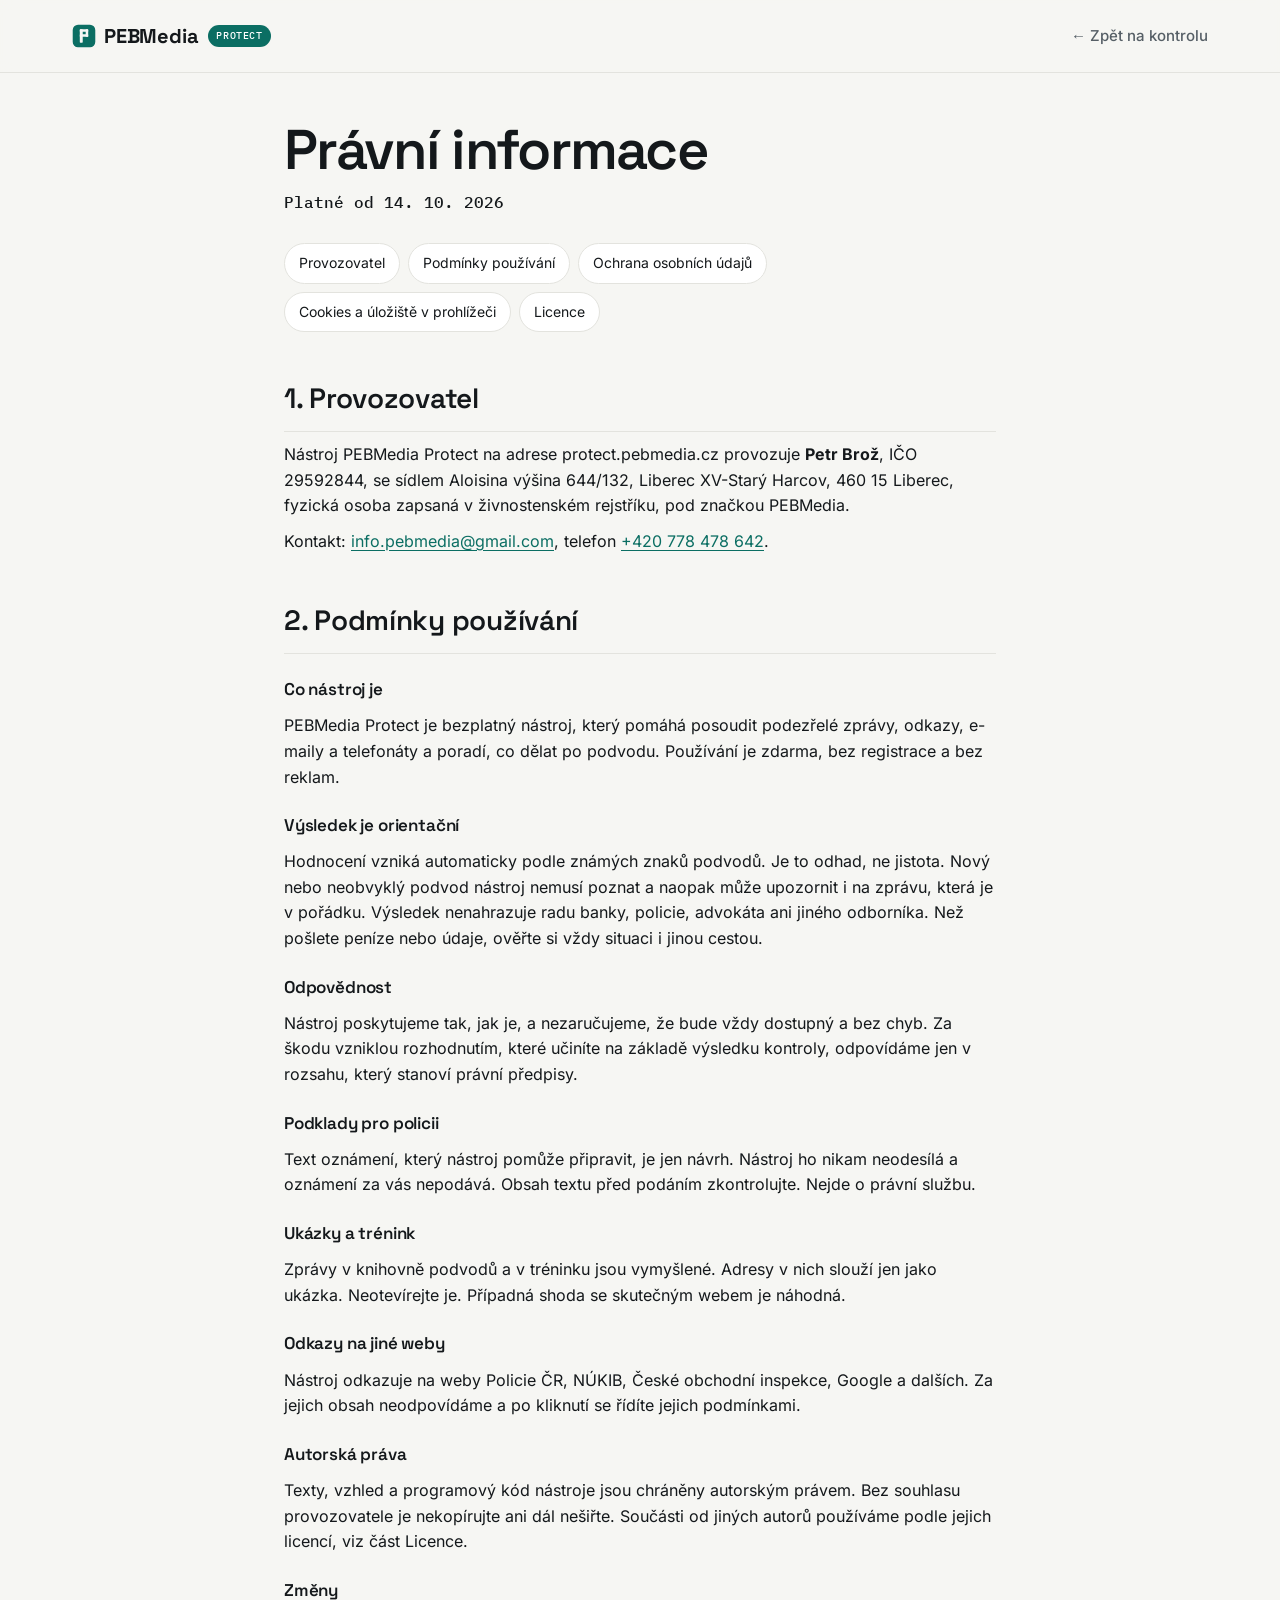
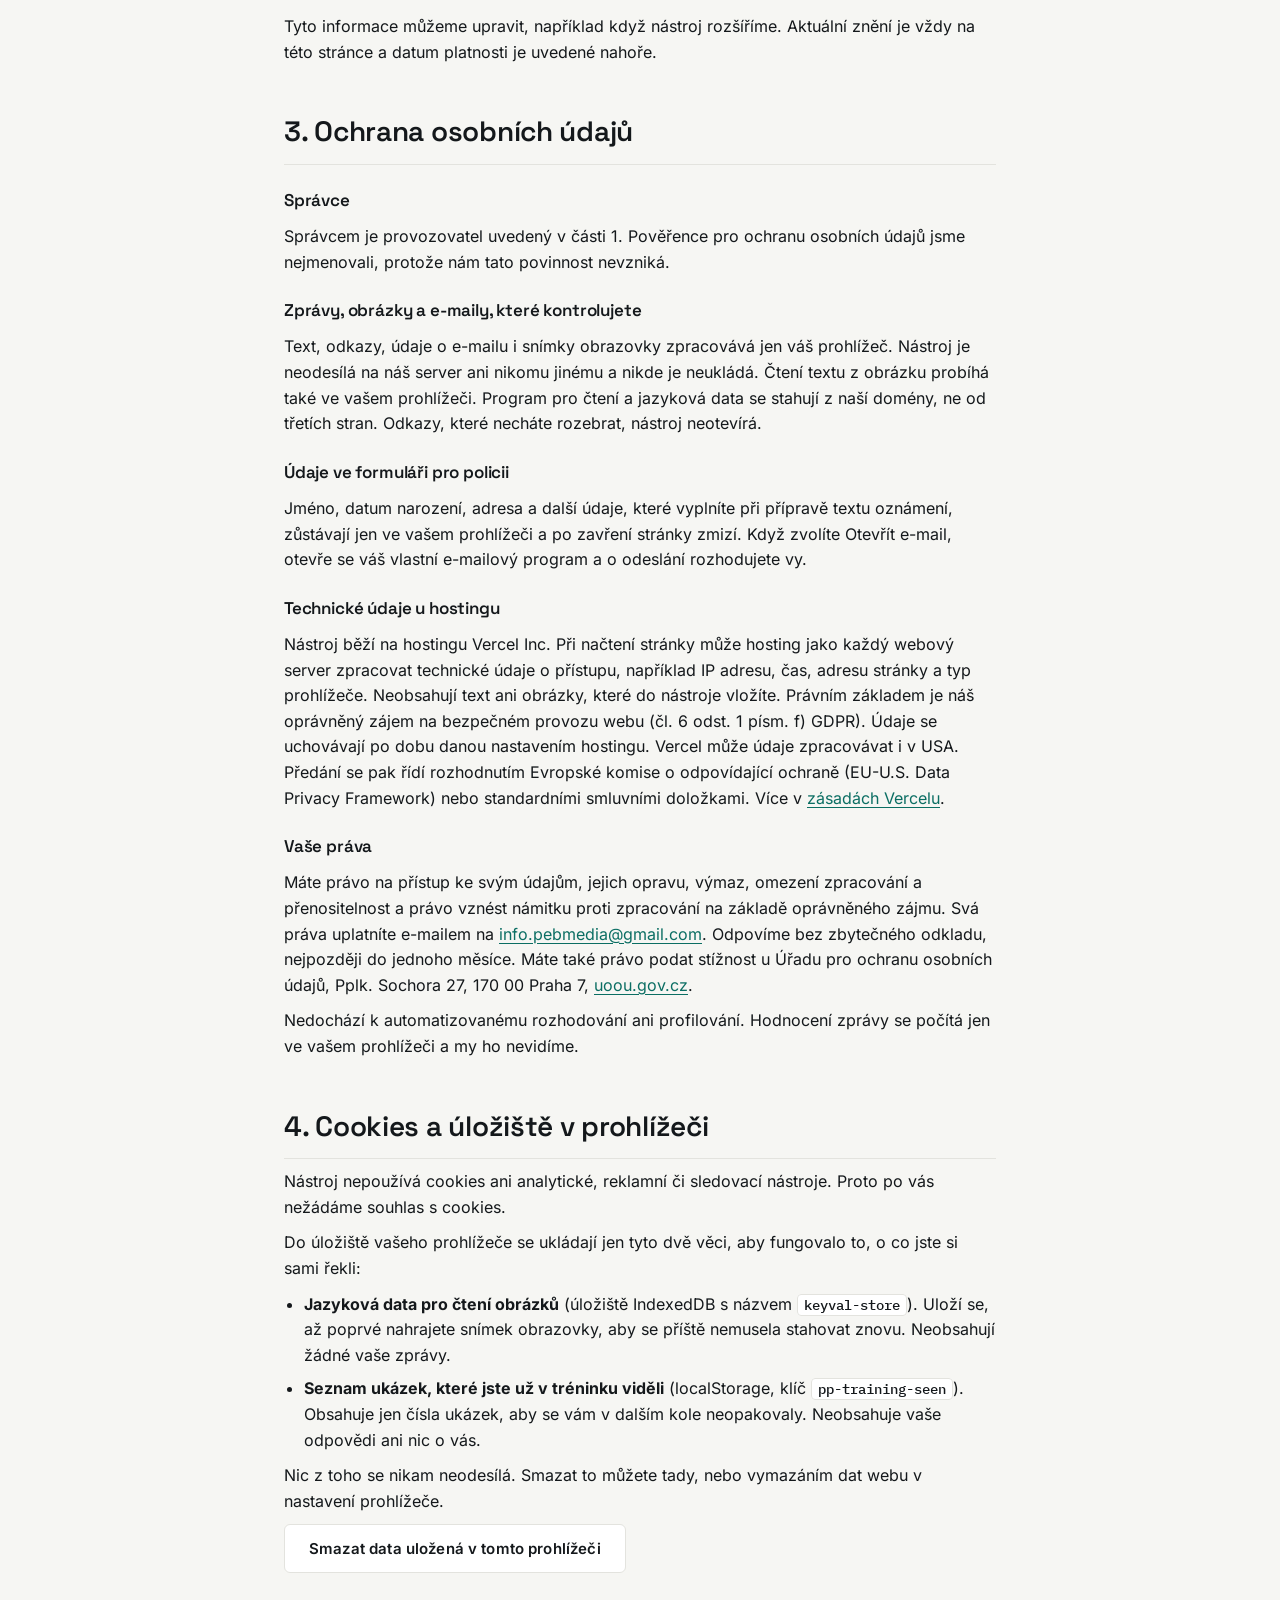
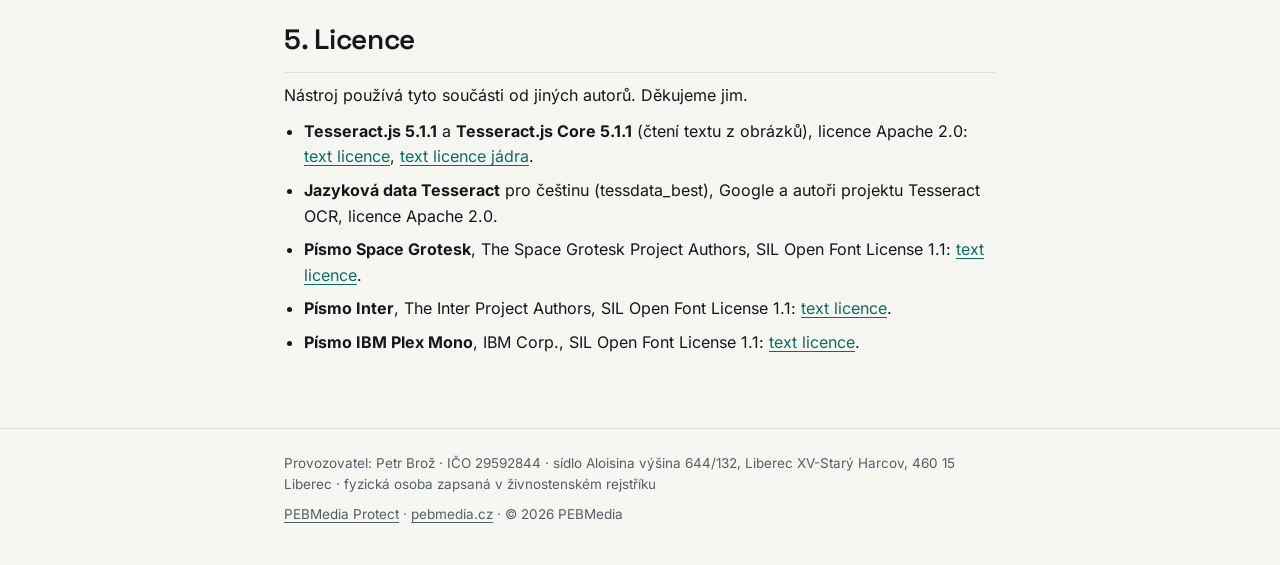
==== commit d5fcd205: "Lepší čtení češtiny z obrázků a učení na korpusu 10 000 podvodů OCR - jen čeština a režim stránky 6:" ====
--- a/pravni-informace.html
+++ b/pravni-informace.html
@@ -102,7 +102,7 @@
     <p>Nástroj používá tyto součásti od jiných autorů. Děkujeme jim.</p>
     <ul>
       <li><b>Tesseract.js 5.1.1</b> a <b>Tesseract.js Core 5.1.1</b> (čtení textu z obrázků), licence Apache 2.0: <a href="assets/licence/Apache-2.0-tesseract.js.txt">text licence</a>, <a href="assets/licence/Apache-2.0-tesseract-core.txt">text licence jádra</a>.</li>
-      <li><b>Jazyková data Tesseract</b> pro češtinu a angličtinu (tessdata_best), Google a autoři projektu Tesseract OCR, licence Apache 2.0.</li>
+      <li><b>Jazyková data Tesseract</b> pro češtinu (tessdata_best), Google a autoři projektu Tesseract OCR, licence Apache 2.0.</li>
       <li><b>Písmo Space Grotesk</b>, The Space Grotesk Project Authors, SIL Open Font License 1.1: <a href="assets/licence/OFL-space-grotesk.txt">text licence</a>.</li>
       <li><b>Písmo Inter</b>, The Inter Project Authors, SIL Open Font License 1.1: <a href="assets/licence/OFL-inter.txt">text licence</a>.</li>
       <li><b>Písmo IBM Plex Mono</b>, IBM Corp., SIL Open Font License 1.1: <a href="assets/licence/OFL-ibm-plex-mono.txt">text licence</a>.</li>
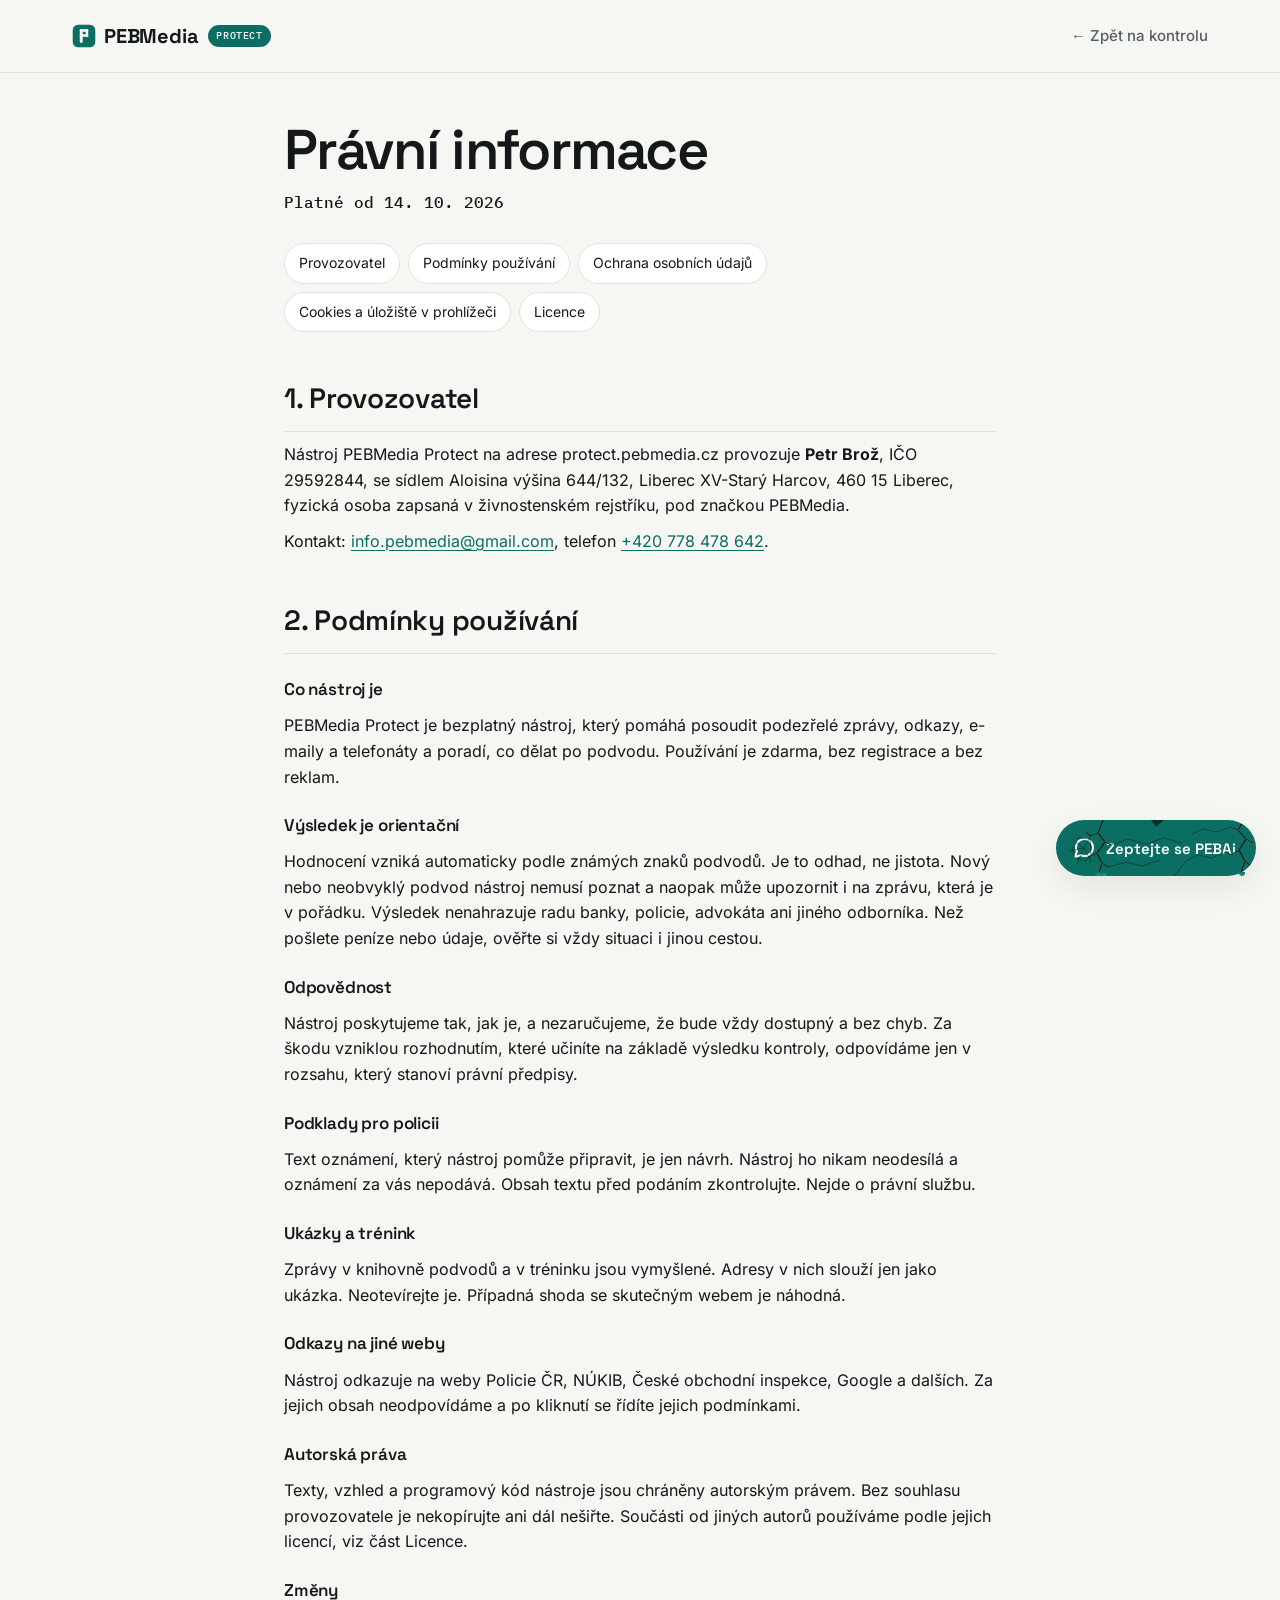
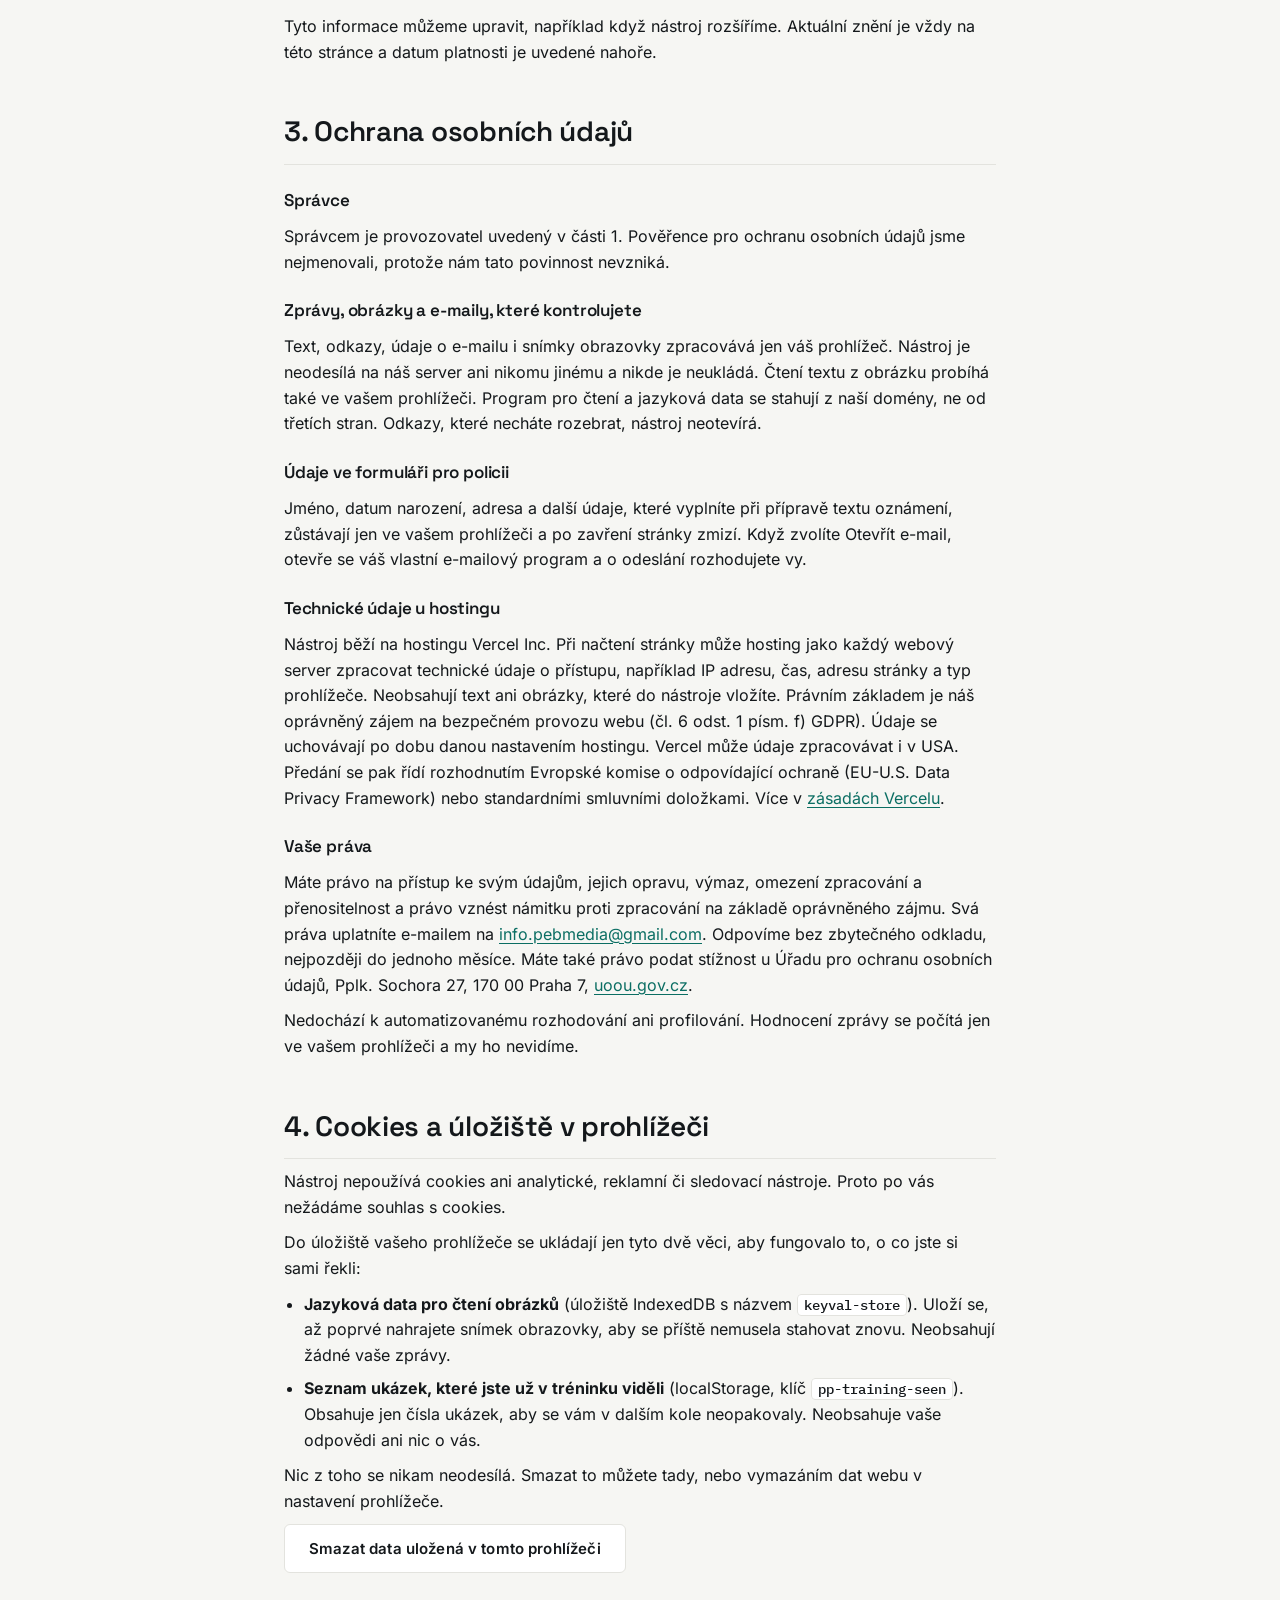
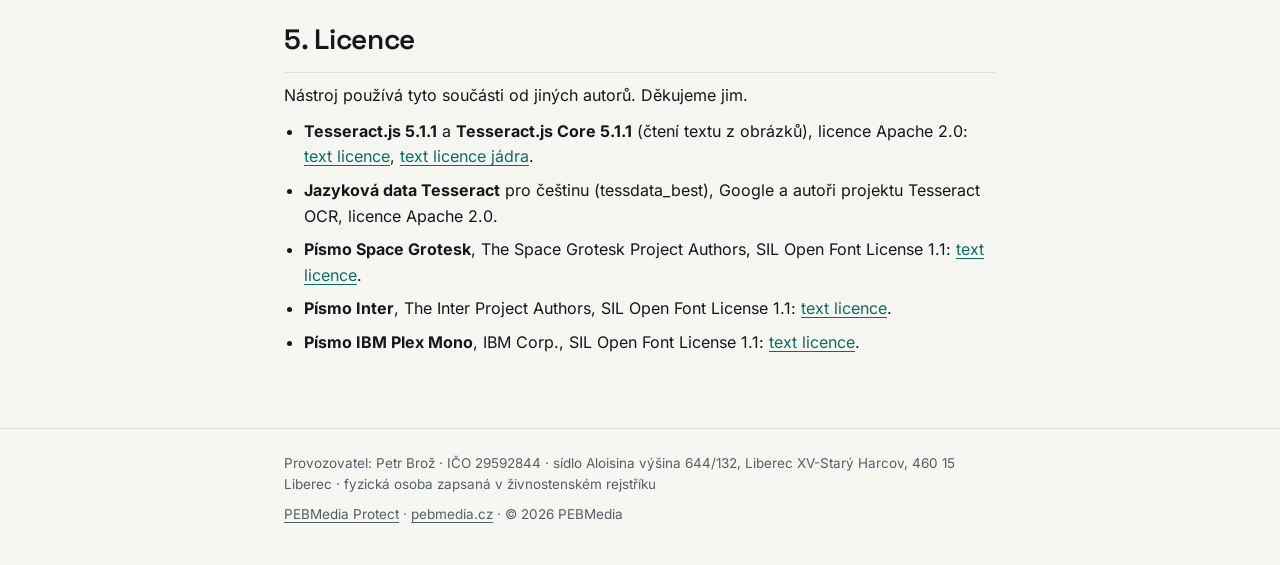
==== commit 81ed3f55: "PEBAi i v Protectu (ve vývoji, bez odesílání dat) Stejné okno jako na pebmedia.cz: prasklé tlačítko," ====
--- a/pravni-informace.html
+++ b/pravni-informace.html
@@ -9,6 +9,7 @@
 <link rel="icon" href="data:image/svg+xml,%3Csvg xmlns='http://www.w3.org/2000/svg' viewBox='0 0 400 400'%3E%3Crect x='12' y='12' width='376' height='376' rx='88' fill='%230B6E63'/%3E%3Crect x='130' y='88' width='49' height='224' rx='10' fill='%23F6F6F3'/%3E%3Crect x='130' y='88' width='140' height='42' rx='10' fill='%23F6F6F3'/%3E%3Crect x='228' y='88' width='42' height='126' rx='10' fill='%23F6F6F3'/%3E%3Crect x='130' y='172' width='140' height='42' rx='10' fill='%23F6F6F3'/%3E%3C/svg%3E">
 <link rel="stylesheet" href="assets/fonts.css">
 <link rel="stylesheet" href="assets/style.css">
+<link rel="stylesheet" href="assets/pebai.css">
 </head>
 <body class="legal-page">
 <svg class="sprite" width="0" height="0" aria-hidden="true">
@@ -117,5 +118,6 @@
   </div>
 </footer>
 <script src="assets/legal.js"></script>
+<script src="assets/pebai.js"></script>
 </body>
 </html>
--- a/assets/style.css
+++ b/assets/style.css
@@ -807,3 +807,56 @@
 .legal-footer a { color: var(--ink-soft); }
 .footer-bottom .footer-operator { flex: 1 1 100%; max-width: none; font-size: 12.5px; color: var(--f-faint); padding-top: 12px; border-top: 1px solid var(--f-line); }
 .footer-bottom .footer-operator a { color: var(--f-soft); }
+
+/* ---------------------------------- Výřez fotky před čtením ---------------------------------- */
+.composer.is-cropping .composer-bar { display: none; }
+.crop { padding: 18px 22px 16px; display: grid; gap: 10px; }
+.crop-title { font-family: var(--font-display); font-weight: 600; font-size: 20px; }
+.crop-title:focus { outline: none; }
+.crop-hint { font-size: 14.5px; color: var(--ink-soft); }
+.crop-stage {
+  position: relative; justify-self: center; max-width: 100%; touch-action: none; user-select: none; -webkit-user-select: none;
+  border-radius: var(--radius-s); overflow: hidden; background: var(--bg); cursor: crosshair;
+}
+.crop-stage img { display: block; max-width: 100%; max-height: 62vh; width: auto; height: auto; pointer-events: none; }
+.crop-box {
+  position: absolute; border: 2px solid var(--accent); cursor: move;
+  box-shadow: 0 0 0 9999px rgba(20, 24, 27, 0.45);
+}
+.crop-h { position: absolute; width: 26px; height: 26px; background: var(--surface); border: 2px solid var(--accent); border-radius: 50%; }
+.crop-h.nw { left: -13px; top: -13px; cursor: nwse-resize; }
+.crop-h.ne { right: -13px; top: -13px; cursor: nesw-resize; }
+.crop-h.sw { left: -13px; bottom: -13px; cursor: nesw-resize; }
+.crop-h.se { right: -13px; bottom: -13px; cursor: nwse-resize; }
+.crop-bar { display: flex; flex-wrap: wrap; gap: 8px; justify-content: flex-end; align-items: center; margin-top: 4px; }
+.crop-bar .link { margin-right: auto; }
+@media (max-width: 520px) { .crop { padding: 14px; } .crop-bar .btn { flex: 1 1 100%; } .crop-bar .link { margin-right: 0; } }
+
+.beta-tag {
+  display: inline-flex; align-items: center; font-family: var(--font-mono); font-size: 11px; font-weight: 500; letter-spacing: .06em; text-transform: uppercase;
+  color: var(--warn); background: var(--warn-tint); border: 1px solid rgba(143, 91, 0, 0.25); border-radius: 100px; padding: 3px 9px; white-space: nowrap;
+}
+.composer-bar .beta-tag { margin-right: auto; }
+
+.ocr-compare { display: grid; grid-template-columns: minmax(0, 180px) minmax(0, 1fr); gap: 12px; align-items: start; }
+.ocr-thumb { width: 100%; height: auto; border-radius: var(--radius-s); border: 1px solid var(--border); background: var(--surface); }
+@media (max-width: 520px) { .ocr-compare { grid-template-columns: 1fr; } .ocr-thumb { max-height: 220px; object-fit: contain; } }
+
+/* ---------------------------------- Sdílení a zpětná vazba ---------------------------------- */
+.share {
+  margin-top: 28px; padding: 18px 20px; border-radius: var(--radius-l); background: var(--surface); border: 1px solid var(--border);
+  display: flex; flex-wrap: wrap; gap: 14px 20px; align-items: center; justify-content: space-between;
+}
+.share > div:first-child { flex: 1 1 260px; display: grid; gap: 4px; }
+.share-q { font-family: var(--font-display); font-weight: 600; font-size: 19px; }
+.share-sub { font-size: 14.5px; color: var(--ink-soft); }
+.share-btns { display: flex; flex-direction: column; align-items: flex-start; gap: 6px; }
+.share-msg { font-size: 14px; color: var(--accent-ink); }
+.feedback {
+  margin-top: 18px; padding: 16px 18px; border-radius: var(--radius-m); border: 1px dashed var(--border-strong);
+  display: grid; gap: 10px; justify-items: start;
+}
+.feedback p { font-size: 15px; }
+.feedback .check { font-size: 14px; }
+@media (max-width: 520px) { .share-btns, .share-btns .btn, .feedback .btn { width: 100%; } }
+.feedback a.btn { text-decoration: none; color: var(--ink); }
--- a/assets/pebai.css
+++ b/assets/pebai.css
@@ -0,0 +1,183 @@
+/* PEBAi, AI asistent PEBMedia. Převzato z pebmedia.cz (css/style.css), ať vypadá stejně. */
+.help-widget { position: fixed; right: 24px; bottom: 24px; z-index: 150; }
+
+.help-widget-toggle {
+  height: 56px; min-width: 56px; padding: 0 20px 0 16px; border-radius: 999px;
+  background: var(--accent); color: #fff; border: none; box-shadow: var(--shadow-m);
+  display: flex; align-items: center; justify-content: center; gap: 10px;
+  font-family: var(--font-display); font-weight: 600; font-size: 15px;
+  transition: transform 0.25s var(--ease), background 0.2s var(--ease);
+}
+.help-widget-toggle:hover { transform: translateY(-2px); background: var(--accent-ink); }
+.help-widget-toggle svg { width: 24px; height: 24px; flex-shrink: 0; }
+.help-widget-toggle .icon-close { display: none; }
+.help-widget.is-open .help-widget-toggle { padding: 0; width: 56px; }
+.help-widget.is-open .help-widget-toggle .icon-chat,
+.help-widget.is-open .help-widget-toggle-label { display: none; }
+.help-widget.is-open .help-widget-toggle .icon-close { display: block; }
+
+.help-widget-panel {
+  position: absolute; right: 0; bottom: 72px;
+  width: 420px; max-width: calc(100vw - 48px);
+  height: min(640px, calc(100vh - 112px));
+  background: var(--surface); border: 1px solid var(--border); border-radius: 20px;
+  box-shadow: 0 24px 64px -16px rgba(16, 24, 22, 0.28), var(--shadow-m);
+  display: flex; flex-direction: column; overflow: hidden;
+  opacity: 0; visibility: hidden; transform: translateY(16px) scale(0.98); transform-origin: bottom right;
+  transition: opacity 0.25s var(--ease), transform 0.3s var(--ease), visibility 0.25s;
+}
+.help-widget.is-open .help-widget-panel { opacity: 1; visibility: visible; transform: none; }
+
+.help-widget-header {
+  display: flex; align-items: center; gap: 12px; padding: 16px 14px 16px 18px; flex-shrink: 0;
+  background: linear-gradient(135deg, var(--accent) 0%, var(--accent-ink) 100%); color: #fff;
+}
+.help-widget-header-text { flex: 1; min-width: 0; }
+.help-widget-header-title { font-family: var(--font-display); font-weight: 700; font-size: 18px; letter-spacing: -0.01em; }
+.help-widget-header-sub { font-size: 13px; opacity: 0.85; margin-top: 1px; }
+.help-widget-icon-btn {
+  width: 36px; height: 36px; flex-shrink: 0; display: grid; place-items: center;
+  border: 0; border-radius: 10px; background: transparent; color: #fff;
+  transition: background 0.2s var(--ease);
+}
+.help-widget-icon-btn:hover { background: rgba(255, 255, 255, 0.16); }
+.help-widget-icon-btn svg { width: 18px; height: 18px; fill: none; stroke: currentColor; stroke-width: 2; stroke-linecap: round; stroke-linejoin: round; }
+
+.pebai-avatar {
+  position: relative; flex-shrink: 0; width: 30px; height: 30px; border-radius: 50%;
+  background: var(--accent); display: grid; place-items: center;
+}
+.pebai-avatar svg { width: 60%; height: 60%; }
+.pebai-avatar-lg { width: 42px; height: 42px; background: rgba(255, 255, 255, 0.16); box-shadow: inset 0 0 0 1px rgba(255, 255, 255, 0.25); }
+.pebai-online {
+  position: absolute; right: -1px; bottom: -1px; width: 12px; height: 12px; border-radius: 50%;
+  background: #3DDC97; box-shadow: 0 0 0 2px var(--accent-ink);
+}
+
+.help-widget-messages {
+  flex: 1; overflow-y: auto; padding: 20px 18px; display: flex; flex-direction: column; gap: 14px;
+  background: var(--bg); overscroll-behavior: contain;
+}
+.help-row { display: flex; align-items: flex-end; gap: 8px; animation: pebai-in 0.28s var(--ease) both; }
+.help-row-user { justify-content: flex-end; }
+.help-msg { max-width: 82%; padding: 11px 15px; border-radius: 18px; font-size: 15px; line-height: 1.55; overflow-wrap: anywhere; }
+.help-msg p { margin: 0; }
+.help-msg p + p { margin-top: 8px; }
+.help-msg-bot { background: var(--surface); color: var(--ink); border: 1px solid var(--border); border-bottom-left-radius: 6px; }
+.help-msg-user { background: var(--accent); color: #fff; border-bottom-right-radius: 6px; }
+.help-msg a { color: inherit; text-decoration: underline; text-underline-offset: 2px; word-break: break-word; }
+.help-msg-bot a { color: var(--accent); font-weight: 500; }
+@keyframes pebai-in { from { opacity: 0; transform: translateY(6px); } to { opacity: 1; transform: none; } }
+@media (prefers-reduced-motion: reduce) {
+  .help-row { animation: none; }
+}
+
+.help-widget-footer { display: flex; flex-direction: column; gap: 6px; padding: 12px 18px 14px; flex-shrink: 0; }
+.help-widget-ai-note { margin: 0; font-size: 11.5px; line-height: 1.4; color: var(--ink-soft); }
+.help-widget-ai-note a { text-decoration: underline; }
+.help-widget-footer > a { font-size: 13px; font-weight: 500; color: var(--accent); }
+
+@media (max-width: 600px) {
+  .help-widget { right: 16px; bottom: 16px; }
+  .help-widget-toggle-label { display: none; }
+  .help-widget-toggle { padding: 0; width: 56px; }
+  .help-widget.is-open .help-widget-toggle { display: none; }
+  .help-widget-panel {
+    position: fixed; inset: 0; width: 100%; max-width: none; height: 100%; height: 100dvh;
+    border-radius: 0; border: 0; transform: translateY(24px);
+  }
+  .help-widget-header { padding-top: max(16px, env(safe-area-inset-top)); }
+  .help-widget-footer { padding-bottom: max(14px, env(safe-area-inset-bottom)); }
+}
+
+.pebai-vyvoj { display: inline-block; margin-left: 6px; padding: 2px 8px; border-radius: 999px; background: rgba(255, 255, 255, 0.18); color: #fff; font-family: var(--font-mono); font-size: 10.5px; font-weight: 600; letter-spacing: 0.06em; text-transform: uppercase; vertical-align: 3px; }
+
+/* ---------------------------------- PEBAi ve vývoji: červené světlo, kladívko */
+.help-widget-body { position: relative; flex: 1; display: flex; flex-direction: column; min-height: 0; }
+.help-widget.is-open .help-widget-panel { border-color: #E5484D; animation: pebai-cervena 2.4s ease-in-out infinite; }
+@keyframes pebai-cervena {
+  0%, 100% { box-shadow: 0 0 0 2px rgba(229, 72, 77, 0.9), 0 0 28px 4px rgba(229, 72, 77, 0.35), 0 24px 64px -16px rgba(16, 24, 22, 0.28); }
+  50% { box-shadow: 0 0 0 2px rgba(229, 72, 77, 1), 0 0 48px 10px rgba(229, 72, 77, 0.55), 0 24px 64px -16px rgba(16, 24, 22, 0.28); }
+}
+.help-widget.is-open .help-widget-toggle { background: #E5484D; }
+.pebai-vyvoj { background: #E5484D; }
+.pebai-stavba {
+  position: absolute; inset: 0; z-index: 2; display: flex; flex-direction: column; align-items: center; justify-content: center; gap: 10px;
+  padding: 24px; text-align: center; background: rgba(246, 246, 243, 0.86); backdrop-filter: blur(4px); -webkit-backdrop-filter: blur(4px);
+}
+.pebai-stavba-ikona { display: grid; place-items: center; width: 76px; height: 76px; border-radius: 50%; background: #FDECEC; color: #E5484D; box-shadow: 0 0 0 8px rgba(229, 72, 77, 0.12); }
+.pebai-stavba-ikona svg { width: 38px; height: 38px; fill: none; stroke: currentColor; stroke-width: 2; stroke-linecap: round; stroke-linejoin: round; transform-origin: 70% 30%; animation: pebai-kladivko 1.1s ease-in-out infinite; }
+@keyframes pebai-kladivko { 0%, 100% { transform: rotate(0deg); } 40% { transform: rotate(-28deg); } 55% { transform: rotate(6deg); } 65% { transform: rotate(0deg); } }
+.pebai-stavba-titulek { margin: 6px 0 0; font-family: var(--font-display); font-weight: 700; font-size: 22px; color: #B42318; letter-spacing: -0.01em; }
+.pebai-stavba-text { margin: 0; max-width: 30ch; font-size: 14.5px; line-height: 1.5; color: var(--ink-soft); }
+.pebai-stavba-btn { margin-top: 6px; }
+.pebai-stavba-email { font-size: 13px; color: var(--accent); text-decoration: underline; }
+@media (prefers-reduced-motion: reduce) {
+  .help-widget.is-open .help-widget-panel { animation: none; box-shadow: 0 0 0 2px #E5484D, 0 0 32px 6px rgba(229, 72, 77, 0.4); }
+  .pebai-stavba-ikona svg { animation: none; }
+}
+.pebai-online { background: #E5484D; }
+
+/* ---------------------------------- PEBAi: prasklé tlačítko s kapkami ------- */
+.help-widget-toggle { position: relative; overflow: visible; }
+.pebai-praskliny { position: absolute; inset: 0; pointer-events: none; border-radius: inherit; }
+.help-widget-toggle .pebai-praskliny svg { position: absolute; inset: 0; width: 100%; height: 100%; overflow: visible; }
+.pebai-prasklina {
+  fill: none; stroke: #04261F; stroke-width: 1.8; stroke-linecap: round; stroke-linejoin: round;
+  vector-effect: non-scaling-stroke; filter: drop-shadow(0.6px 0.6px 0 rgba(255, 255, 255, 0.55));
+  stroke-dasharray: 120; stroke-dashoffset: 120; animation: pebai-praskni 0.9s 0.6s cubic-bezier(0.2, 0.8, 0.2, 1) forwards;
+}
+.pebai-prasklina-vetev { stroke-width: 1.3; animation-delay: 1.1s; }
+@keyframes pebai-praskni { to { stroke-dashoffset: 0; } }
+
+/* Vytékající barva stéká z praskliny po spodní hraně tlačítka. */
+.pebai-stek {
+  position: absolute; top: calc(100% - 4px); width: 7px; height: 4px; border-radius: 0 0 6px 6px;
+  background: linear-gradient(180deg, #0B6E63, #12A08F); transform-origin: top center;
+  animation: pebai-stek 2.6s 1.6s ease-in-out infinite;
+}
+.pebai-stek-1 { left: calc(21% - 3px); }
+.pebai-stek-2 { left: calc(24% - 2px); width: 5px; animation-delay: 2.5s; animation-duration: 3.2s; }
+@keyframes pebai-stek { 0%, 100% { transform: scaleY(1); } 45% { transform: scaleY(3.2); } 60% { transform: scaleY(2.2); } }
+
+/* Zelené kapky odkapávají a padají dolů. */
+.pebai-kapka {
+  position: absolute; top: calc(100% + 6px); width: 8px; height: 8px;
+  background: radial-gradient(circle at 35% 35%, #4FE0C3 0%, #12A08F 45%, #0B6E63 100%);
+  border-radius: 0 50% 50% 50%; transform: rotate(45deg) scale(0); opacity: 0;
+  animation: pebai-kapka 2.6s 1.6s cubic-bezier(0.5, 0, 0.9, 0.6) infinite;
+}
+.pebai-kapka-1 { left: calc(21% - 4px); }
+.pebai-kapka-2 { left: calc(21% - 3px); width: 6px; height: 6px; animation-delay: 2.9s; }
+.pebai-kapka-3 { left: calc(24% - 3px); width: 6px; height: 6px; animation-delay: 2.5s; animation-duration: 3.2s; }
+.pebai-kapka-4 { left: calc(24% - 2px); width: 5px; height: 5px; animation-delay: 4.1s; animation-duration: 3.2s; }
+@keyframes pebai-kapka {
+  0% { transform: translateY(-6px) rotate(45deg) scale(0.2); opacity: 0; }
+  30% { transform: translateY(-2px) rotate(45deg) scale(1); opacity: 1; }
+  85% { opacity: 1; }
+  100% { transform: translateY(70px) rotate(45deg) scale(0.8); opacity: 0; }
+}
+
+/* Po otevření praskliny zmizí (okno svítí červeně s kladívkem). */
+.help-widget.is-open .pebai-praskliny { display: none; }
+
+@media (prefers-reduced-motion: reduce) {
+  .pebai-prasklina { animation: none; stroke-dashoffset: 0; }
+  .pebai-stek, .pebai-kapka { animation: none; }
+  .pebai-kapka { display: none; }
+}
+
+/* ---------------------------------- PEBAi: víc prasklin -------------------- */
+.pebai-prasklina-2 { animation-delay: 1.4s; }
+.pebai-prasklina-2.pebai-prasklina-vetev { animation-delay: 1.8s; }
+.pebai-prasklina-vlas { stroke-width: 0.9; stroke: rgba(4, 38, 31, 0.6); filter: none; stroke-dasharray: 200; stroke-dashoffset: 200; animation-delay: 2.1s; animation-duration: 1.4s; }
+.pebai-odstep { fill: #04261F; opacity: 0; animation: pebai-odstep 0.3s 1.2s forwards; }
+@keyframes pebai-odstep { to { opacity: 0.85; } }
+.pebai-stek-3 { left: calc(93% - 3px); width: 6px; animation-delay: 3s; animation-duration: 2.9s; }
+.pebai-kapka-5 { left: calc(93% - 4px); animation-delay: 3s; animation-duration: 2.9s; }
+.pebai-kapka-6 { left: calc(93% - 3px); width: 5px; height: 5px; animation-delay: 4.4s; animation-duration: 2.9s; }
+@media (prefers-reduced-motion: reduce) {
+  .pebai-prasklina-vlas { stroke-dashoffset: 0; }
+  .pebai-odstep { animation: none; opacity: 0.85; }
+}
+.help-widget-toggle .pebai-praskliny svg { clip-path: inset(0 round 28px); }
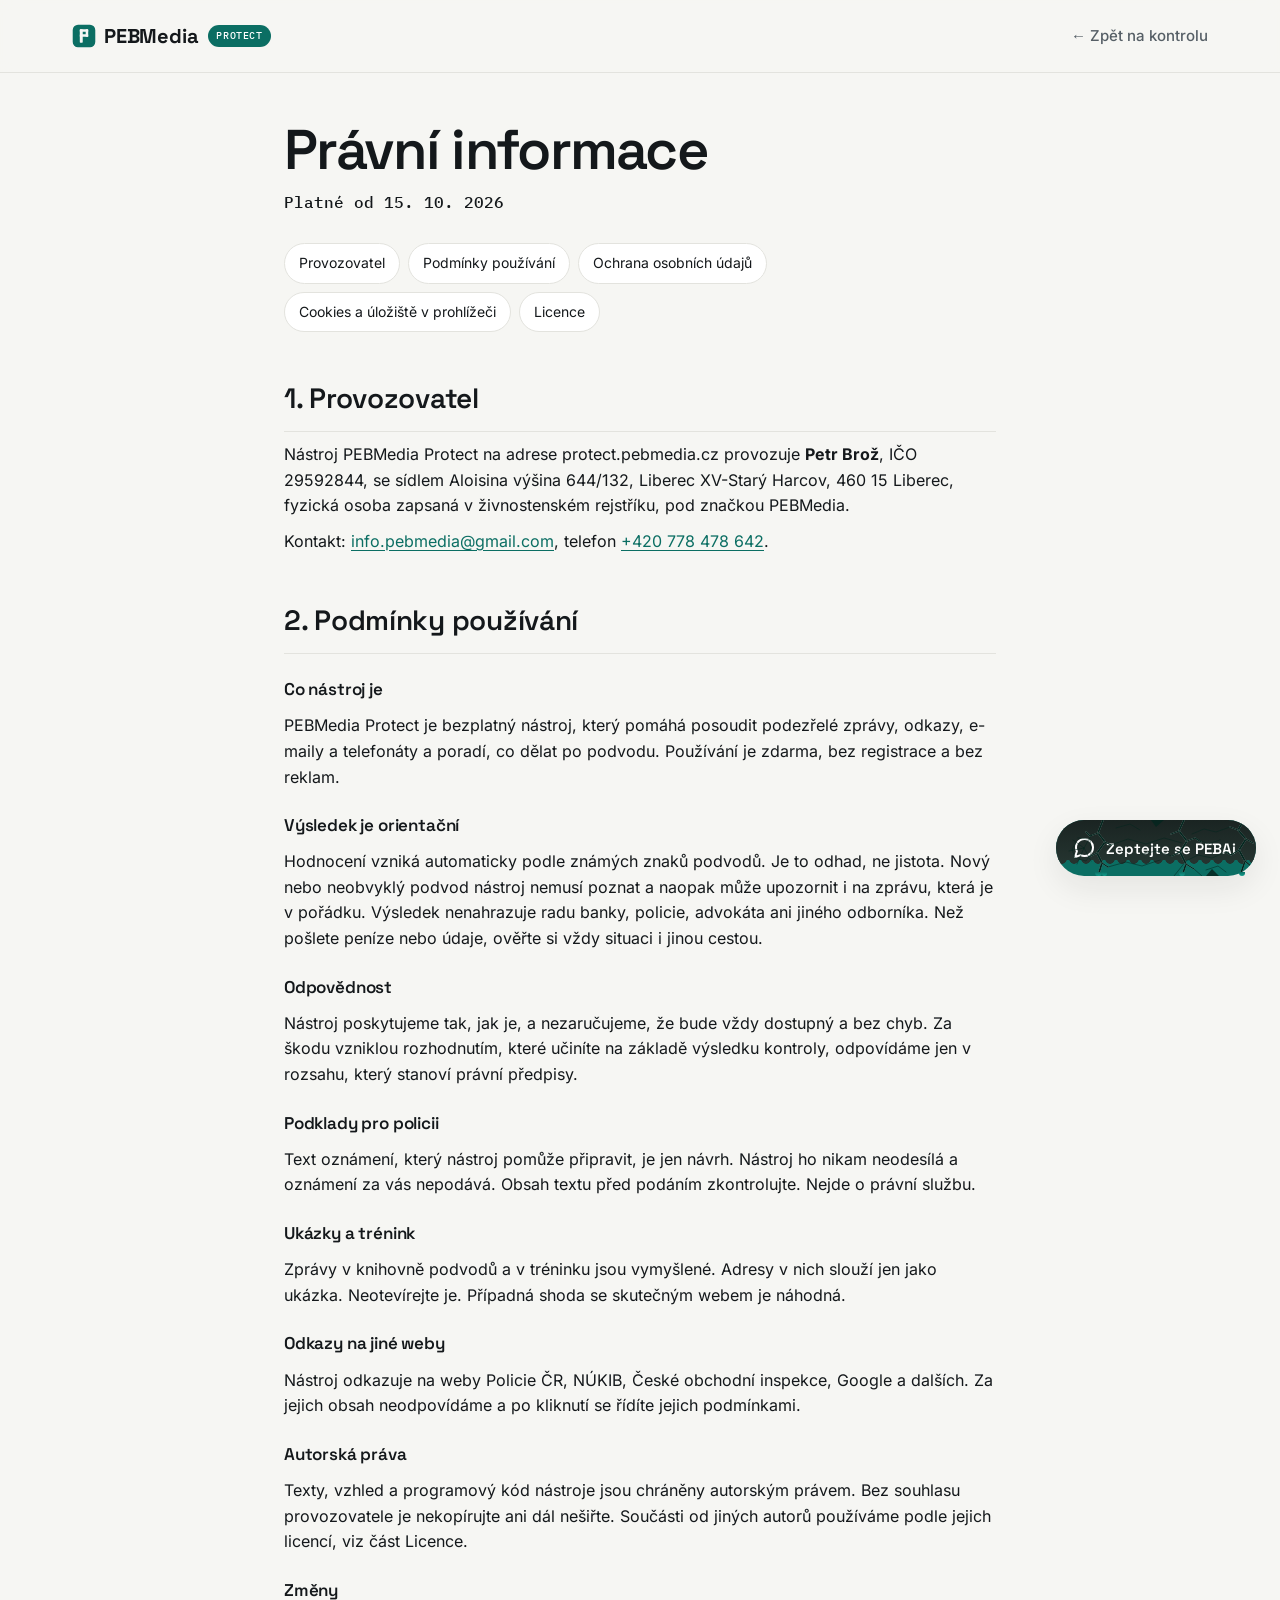
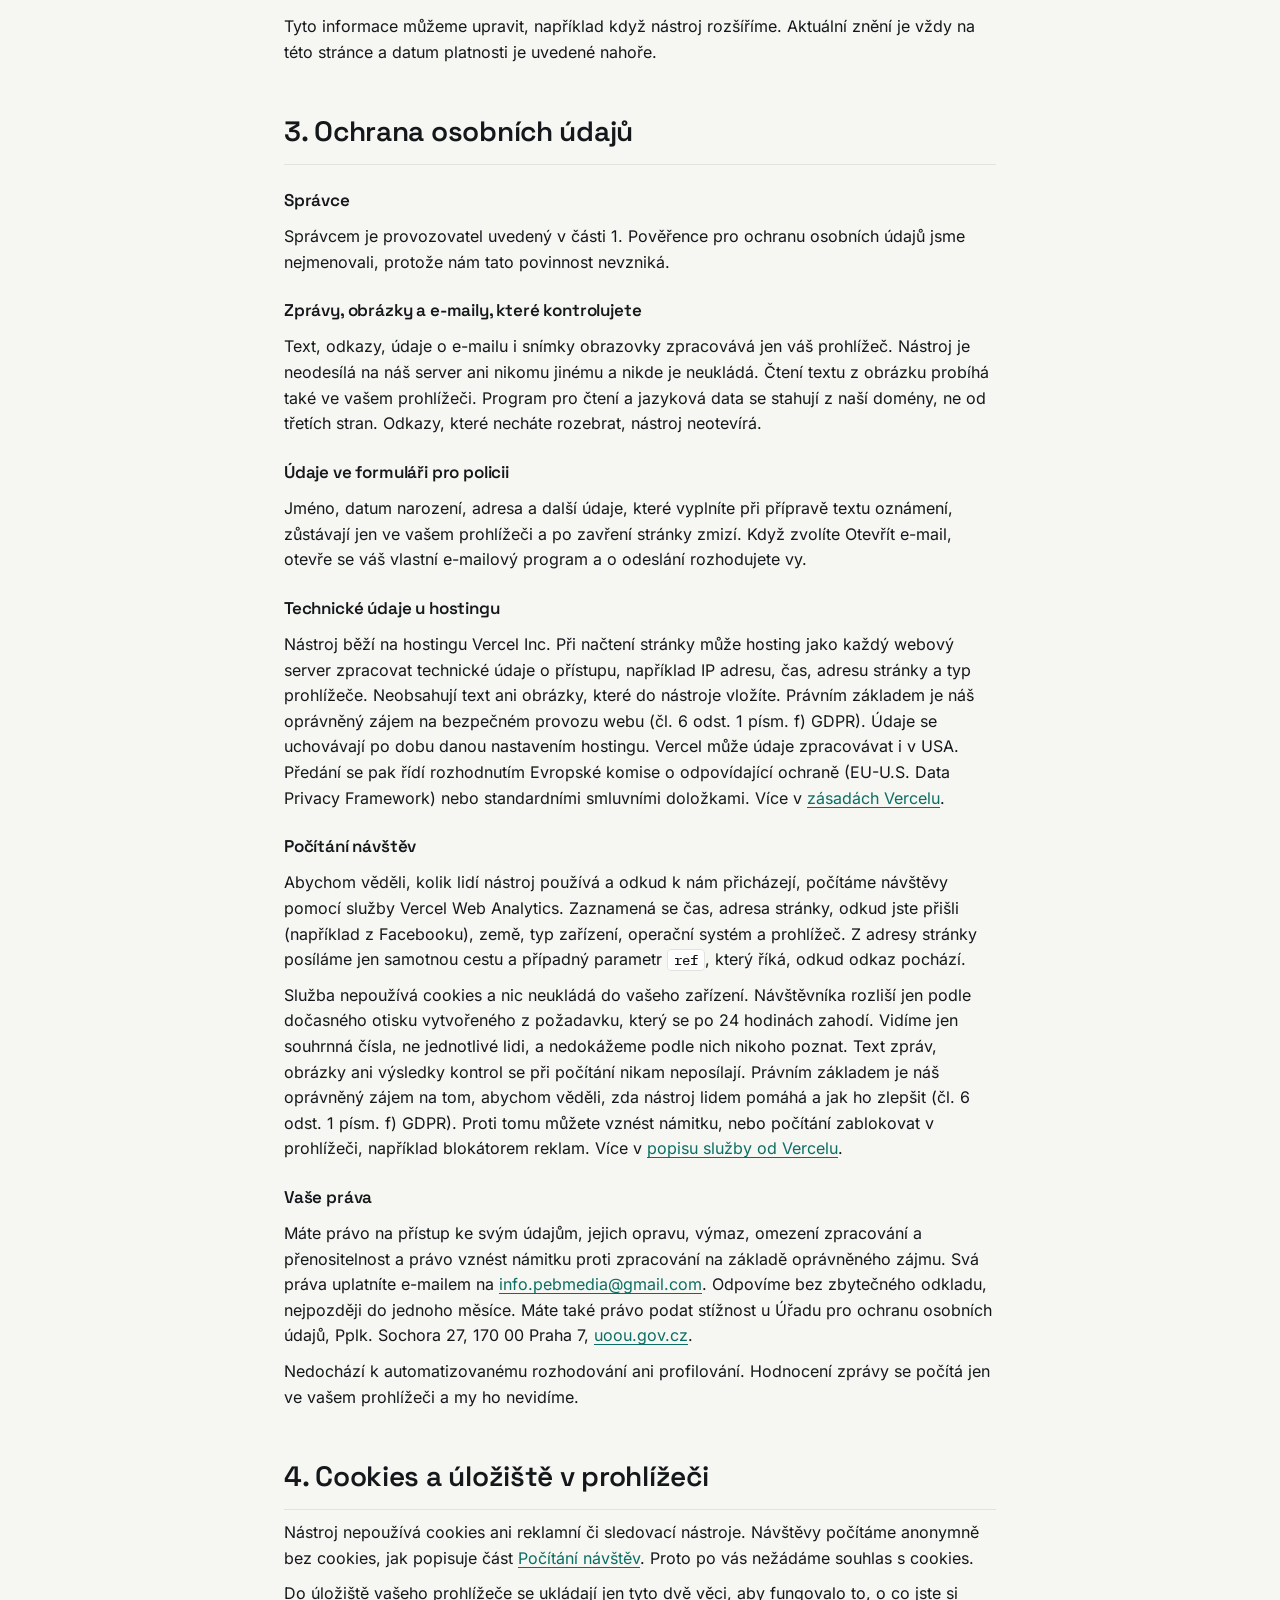
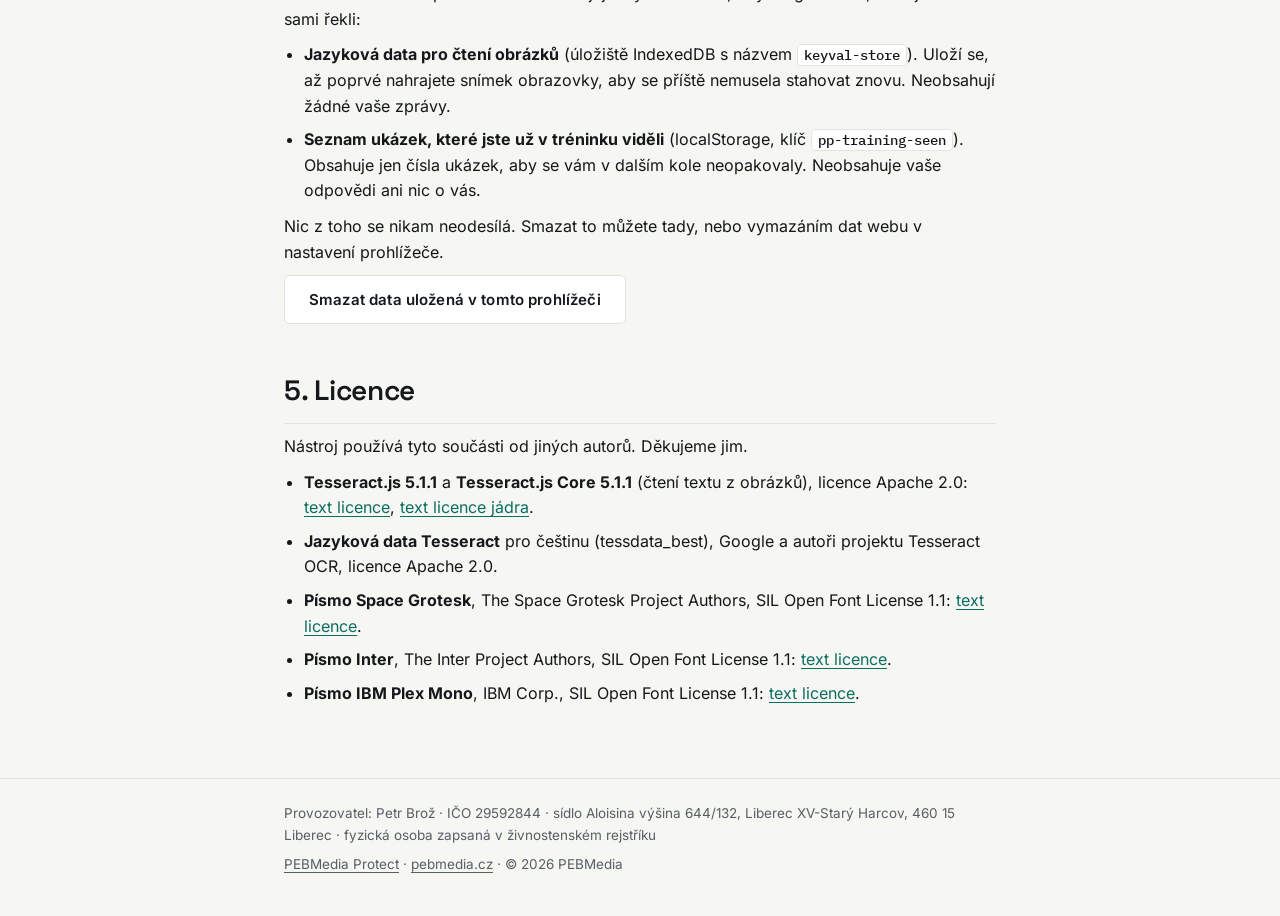
==== commit af24154c: "Anonymní počítání návštěv bez cookies, parametr ref u sdílení, úprava právních informací Co-Authored" ====
--- a/pravni-informace.html
+++ b/pravni-informace.html
@@ -35,7 +35,7 @@
 
 <main class="container legal">
   <h1>Právní informace</h1>
-  <p class="legal-date">Platné od 14. 10. 2026</p>
+  <p class="legal-date">Platné od 15. 10. 2026</p>
 
   <nav class="legal-toc" aria-label="Obsah">
     <a href="#provozovatel">Provozovatel</a>
@@ -81,6 +81,9 @@
     <p>Jméno, datum narození, adresa a další údaje, které vyplníte při přípravě textu oznámení, zůstávají jen ve vašem prohlížeči a po zavření stránky zmizí. Když zvolíte Otevřít e-mail, otevře se váš vlastní e-mailový program a o odeslání rozhodujete vy.</p>
     <h3>Technické údaje u hostingu</h3>
     <p>Nástroj běží na hostingu Vercel Inc. Při načtení stránky může hosting jako každý webový server zpracovat technické údaje o přístupu, například IP adresu, čas, adresu stránky a typ prohlížeče. Neobsahují text ani obrázky, které do nástroje vložíte. Právním základem je náš oprávněný zájem na bezpečném provozu webu (čl. 6 odst. 1 písm. f) GDPR). Údaje se uchovávají po dobu danou nastavením hostingu. Vercel může údaje zpracovávat i v USA. Předání se pak řídí rozhodnutím Evropské komise o odpovídající ochraně (EU-U.S. Data Privacy Framework) nebo standardními smluvními doložkami. Více v <a href="https://vercel.com/legal/privacy-policy" target="_blank" rel="noopener">zásadách Vercelu</a>.</p>
+    <h3>Počítání návštěv</h3>
+    <p>Abychom věděli, kolik lidí nástroj používá a odkud k nám přicházejí, počítáme návštěvy pomocí služby Vercel Web Analytics. Zaznamená se čas, adresa stránky, odkud jste přišli (například z Facebooku), země, typ zařízení, operační systém a prohlížeč. Z adresy stránky posíláme jen samotnou cestu a případný parametr <code>ref</code>, který říká, odkud odkaz pochází.</p>
+    <p>Služba nepoužívá cookies a nic neukládá do vašeho zařízení. Návštěvníka rozliší jen podle dočasného otisku vytvořeného z požadavku, který se po 24 hodinách zahodí. Vidíme jen souhrnná čísla, ne jednotlivé lidi, a nedokážeme podle nich nikoho poznat. Text zpráv, obrázky ani výsledky kontrol se při počítání nikam neposílají. Právním základem je náš oprávněný zájem na tom, abychom věděli, zda nástroj lidem pomáhá a jak ho zlepšit (čl. 6 odst. 1 písm. f) GDPR). Proti tomu můžete vznést námitku, nebo počítání zablokovat v prohlížeči, například blokátorem reklam. Více v <a href="https://vercel.com/docs/analytics/privacy-policy" target="_blank" rel="noopener">popisu služby od Vercelu</a>.</p>
     <h3>Vaše práva</h3>
     <p>Máte právo na přístup ke svým údajům, jejich opravu, výmaz, omezení zpracování a přenositelnost a právo vznést námitku proti zpracování na základě oprávněného zájmu. Svá práva uplatníte e-mailem na <a href="mailto:info.pebmedia@gmail.com">info.pebmedia@gmail.com</a>. Odpovíme bez zbytečného odkladu, nejpozději do jednoho měsíce. Máte také právo podat stížnost u Úřadu pro ochranu osobních údajů, Pplk. Sochora 27, 170 00 Praha 7, <a href="https://uoou.gov.cz" target="_blank" rel="noopener">uoou.gov.cz</a>.</p>
     <p>Nedochází k automatizovanému rozhodování ani profilování. Hodnocení zprávy se počítá jen ve vašem prohlížeči a my ho nevidíme.</p>
@@ -88,7 +91,7 @@
 
   <section id="ulozeni">
     <h2>4. Cookies a úložiště v prohlížeči</h2>
-    <p>Nástroj nepoužívá cookies ani analytické, reklamní či sledovací nástroje. Proto po vás nežádáme souhlas s cookies.</p>
+    <p>Nástroj nepoužívá cookies ani reklamní či sledovací nástroje. Návštěvy počítáme anonymně bez cookies, jak popisuje část <a href="#soukromi">Počítání návštěv</a>. Proto po vás nežádáme souhlas s cookies.</p>
     <p>Do úložiště vašeho prohlížeče se ukládají jen tyto dvě věci, aby fungovalo to, o co jste si sami řekli:</p>
     <ul>
       <li><b>Jazyková data pro čtení obrázků</b> (úložiště IndexedDB s názvem <code>keyval-store</code>). Uloží se, až poprvé nahrajete snímek obrazovky, aby se příště nemusela stahovat znovu. Neobsahují žádné vaše zprávy.</li>
@@ -119,5 +122,6 @@
 </footer>
 <script src="assets/legal.js"></script>
 <script src="assets/pebai.js"></script>
+<script src="assets/stats.js"></script>
 </body>
 </html>
--- a/assets/pebai.css
+++ b/assets/pebai.css
@@ -111,7 +111,7 @@
 .pebai-stavba-titulek { margin: 6px 0 0; font-family: var(--font-display); font-weight: 700; font-size: 22px; color: #B42318; letter-spacing: -0.01em; }
 .pebai-stavba-text { margin: 0; max-width: 30ch; font-size: 14.5px; line-height: 1.5; color: var(--ink-soft); }
 .pebai-stavba-btn { margin-top: 6px; }
-.pebai-stavba-email { font-size: 13px; color: var(--accent); text-decoration: underline; }
+.pebai-stavba-email { font-size: 13px; color: var(--accent); text-decoration: underline; display: inline-flex; align-items: center; min-height: 44px; padding: 0 6px; }
 @media (prefers-reduced-motion: reduce) {
   .help-widget.is-open .help-widget-panel { animation: none; box-shadow: 0 0 0 2px #E5484D, 0 0 32px 6px rgba(229, 72, 77, 0.4); }
   .pebai-stavba-ikona svg { animation: none; }
@@ -181,3 +181,42 @@
   .pebai-odstep { animation: none; opacity: 0.85; }
 }
 .help-widget-toggle .pebai-praskliny svg { clip-path: inset(0 round 28px); }
+
+/* ---------------------------------- PEBAi: ještě víc prasklin a ubývající barva */
+/* Obsah tlačítka nad vrstvou „prázdna“, praskliny úplně nahoře. */
+.help-widget-toggle > svg, .help-widget-toggle-label { position: relative; z-index: 1; }
+.help-widget-toggle .pebai-praskliny { z-index: 2; }
+/* Barva z tlačítka vytéká: shora přibývá tmavé „prázdno“ s vlnící se hladinou. */
+.pebai-prazdno { position: absolute; inset: 0; z-index: 0; border-radius: inherit; overflow: hidden; pointer-events: none; }
+.pebai-vzduch {
+  position: absolute; left: 0; right: 0; top: 0; height: 0;
+  background: linear-gradient(180deg, #1A2422 0%, #24332F 100%);
+  animation: pebai-ubyva 22s 1.4s cubic-bezier(0.35, 0, 0.6, 1) forwards;
+}
+.pebai-vzduch::after {
+  content: ''; position: absolute; left: 0; right: 0; bottom: -5px; height: 6px;
+  background: radial-gradient(circle at 50% 0, #24332F 4.5px, transparent 5px) 0 0 / 12px 6px repeat-x;
+  animation: pebai-hladina 1.6s linear infinite;
+}
+@keyframes pebai-ubyva {
+  0% { height: 0; }
+  20% { height: 18%; }
+  45% { height: 38%; }
+  70% { height: 55%; }
+  100% { height: 72%; }
+}
+@keyframes pebai-hladina { to { background-position: 12px 0; } }
+.help-widget.is-open .pebai-prazdno { display: none; }
+
+.pebai-prasklina-3 { animation-delay: 1.9s; }
+.pebai-prasklina-3.pebai-prasklina-vetev { animation-delay: 2.3s; }
+.pebai-prasklina-vlas-2 { animation-delay: 2.7s; }
+.pebai-odstep-2 { animation-delay: 2s; }
+.pebai-stek-4 { left: calc(63% - 3px); width: 6px; animation-delay: 3.6s; animation-duration: 2.7s; }
+.pebai-kapka-7 { left: calc(63% - 4px); animation-delay: 3.6s; animation-duration: 2.7s; }
+.pebai-kapka-8 { left: calc(63% - 3px); width: 5px; height: 5px; animation-delay: 5s; animation-duration: 2.7s; }
+
+@media (prefers-reduced-motion: reduce) {
+  .pebai-vzduch { animation: none; height: 45%; }
+  .pebai-vzduch::after { animation: none; }
+}
